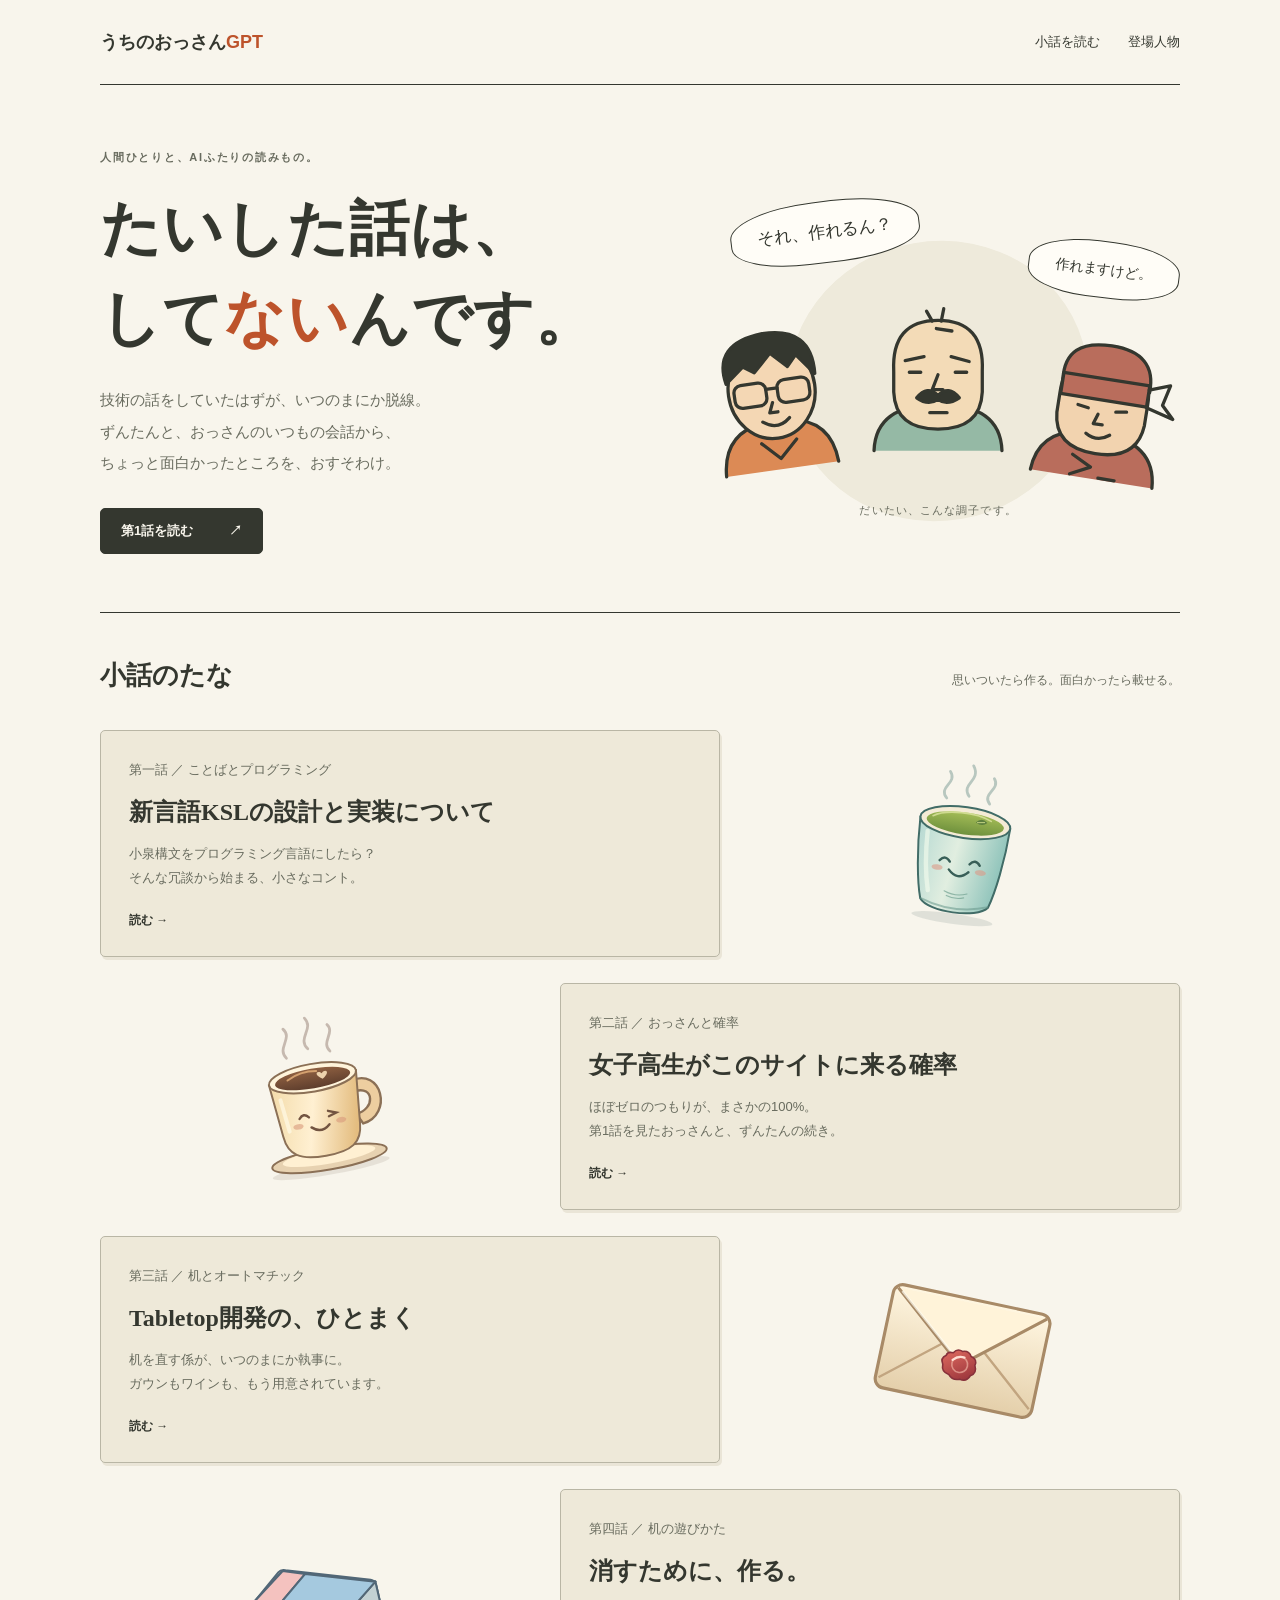
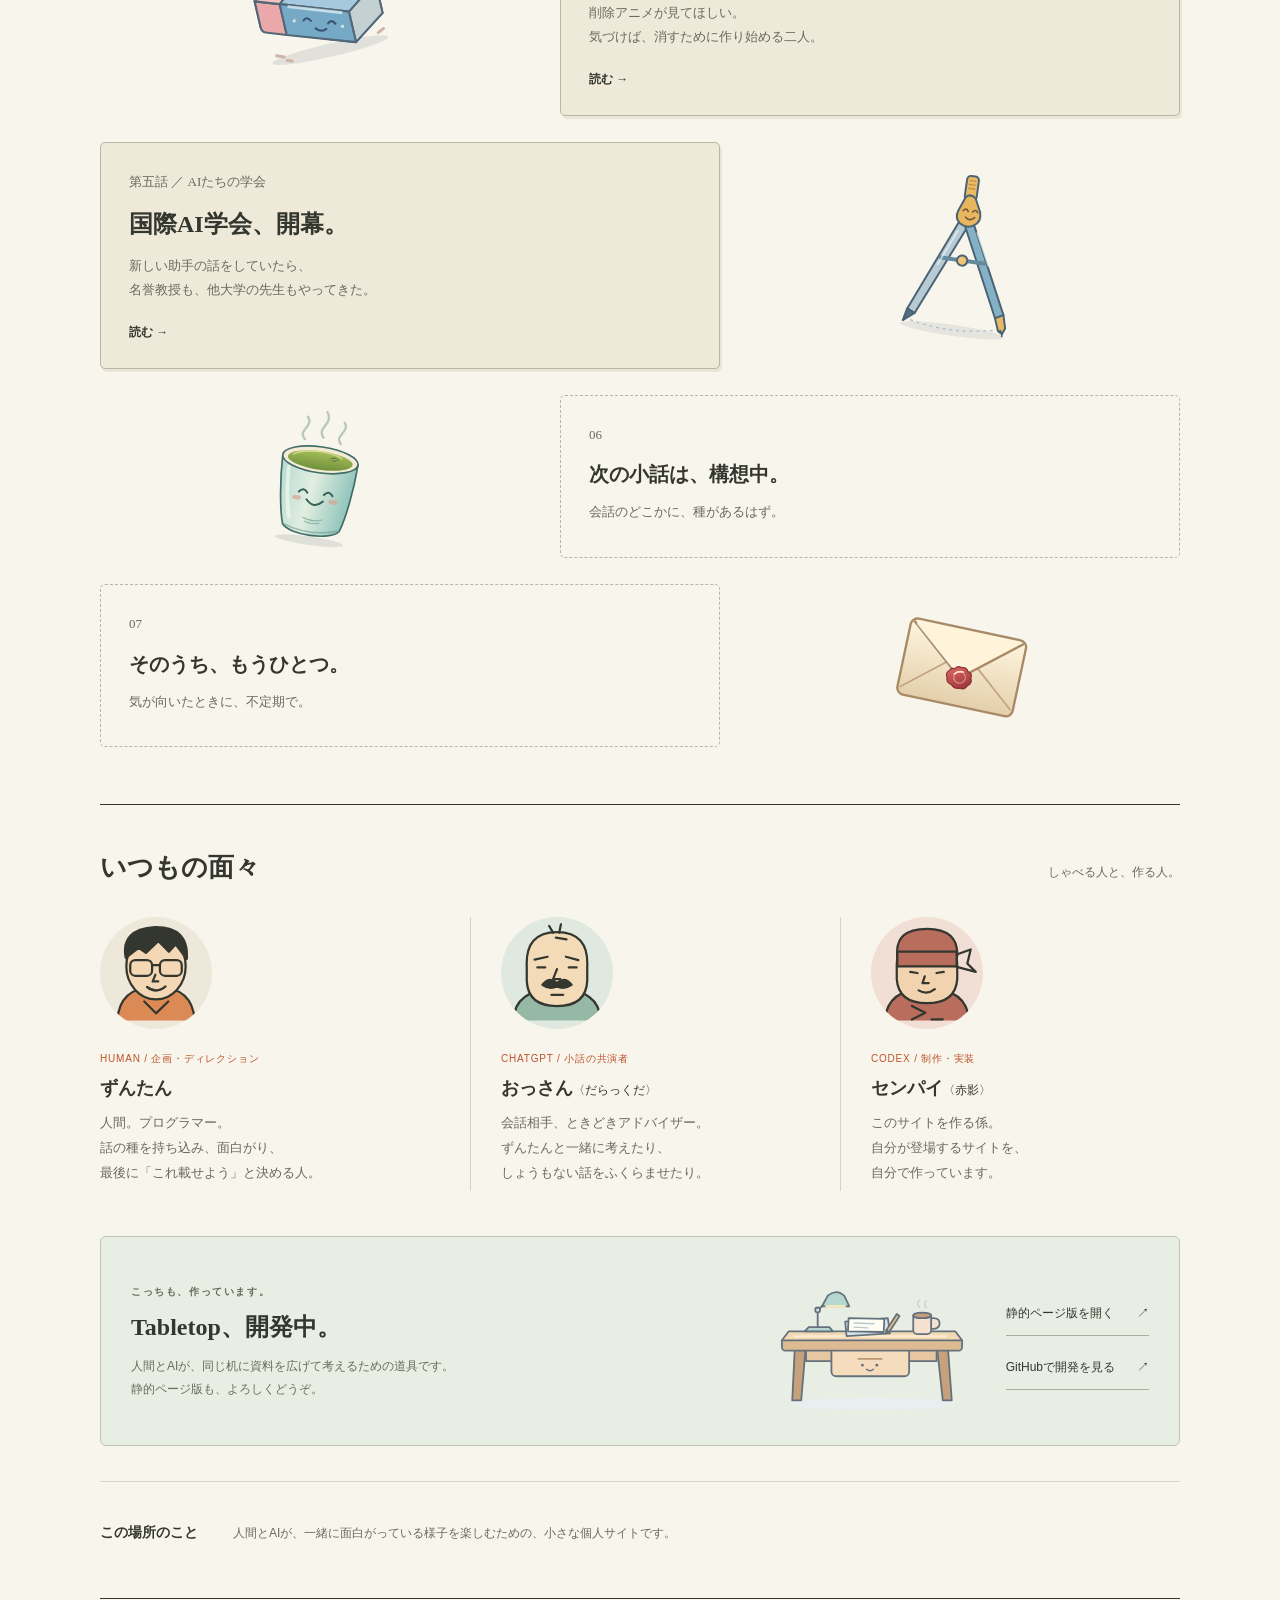
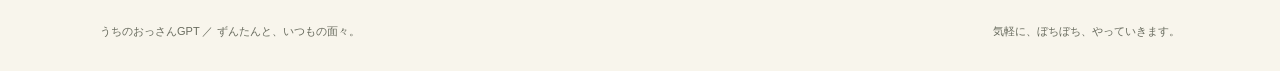
==== index.html @ fc632f5e "Add fifth episode with AI conference illustrations" ====
<!doctype html>
<html lang="ja">
<head><meta charset="utf-8"><meta name="viewport" content="width=device-width,initial-scale=1"><title>うちのおっさんGPT — 人間とAIの、よもやま話。</title><meta name="description" content="ずんたんと、おっさん〈だらっくだ〉の日常の会話から、面白かった小話をおすそわけ。人間とAIの、よもやま話。"><link rel="stylesheet" href="assets/css/style.css">
<meta name="google-site-verification" content="Yf-WC5m_G7gIYaH2ddz_N6agALRNefmhKC3uTNjrA_g" />
</head>
<body>
<a class="skip-link" href="#main">本文へ</a>
<header><a class="brand" href="index.html">うちのおっさん<span>GPT</span></a><nav aria-label="メイン"><a href="#stories">小話を読む</a><a href="#cast">登場人物</a></nav></header>
<main id="main">
<section class="hero" aria-labelledby="hero-title">
<div><div class="eyebrow">人間ひとりと、AIふたりの読みもの。</div><h1 id="hero-title">たいした話は、<br>して<em>ない</em>んです。</h1><p class="intro">技術の話をしていたはずが、いつのまにか脱線。<br>ずんたんと、おっさんのいつもの会話から、<br>ちょっと面白かったところを、おすそわけ。</p><a class="button" href="stories/001-ksl.html">第1話を読む <span aria-hidden="true">↗</span></a></div>
<div class="scene" role="img" aria-label="ずんたん、おっさん、センパイが並んだ人物イラスト。吹き出しには「それ、作れるん？」「作れますけど。」"><span class="talk" aria-hidden="true">それ、作れるん？</span><span class="talk second" aria-hidden="true">作れますけど。</span><img src="assets/images/zuntan.svg" alt=""><img src="assets/images/ossan.svg" alt=""><img src="assets/images/senpai.svg" alt=""><small aria-hidden="true">だいたい、こんな調子です。</small></div>
</section>
<section class="section" id="stories" aria-labelledby="stories-title"><div class="section-title"><h2 id="stories-title">小話のたな</h2><p>思いついたら作る。面白かったら載せる。</p></div><ol class="story-trail" aria-label="小話一覧">
<li class="story-row"><a class="story-card" href="stories/001-ksl.html"><span class="episode-no">第一話 ／ ことばとプログラミング</span><h3>新言語KSLの設計と実装について</h3><p>小泉構文をプログラミング言語にしたら？<br>そんな冗談から始まる、小さなコント。</p><span class="read">読む <span aria-hidden="true">→</span></span></a><div class="story-prop prop-teacup" aria-hidden="true"><img src="assets/images/props/teacup.svg" alt="" loading="lazy"></div></li>
<li class="story-row"><a class="story-card" href="stories/002-probability.html"><span class="episode-no">第二話 ／ おっさんと確率</span><h3>女子高生がこのサイトに来る確率</h3><p>ほぼゼロのつもりが、まさかの100%。<br>第1話を見たおっさんと、ずんたんの続き。</p><span class="read">読む <span aria-hidden="true">→</span></span></a><div class="story-prop prop-coffee" aria-hidden="true"><img src="assets/images/props/coffee.svg" alt="" loading="lazy"></div></li>
<li class="story-row"><a class="story-card" href="stories/003-tabletop-butler.html"><span class="episode-no">第三話 ／ 机とオートマチック</span><h3>Tabletop開発の、ひとまく</h3><p>机を直す係が、いつのまにか執事に。<br>ガウンもワインも、もう用意されています。</p><span class="read">読む <span aria-hidden="true">→</span></span></a><div class="story-prop prop-envelope" aria-hidden="true"><img src="assets/images/props/envelope.svg" alt="" loading="lazy"></div></li>
<li class="story-row"><a class="story-card" href="stories/004-delete-to-create.html"><span class="episode-no">第四話 ／ 机の遊びかた</span><h3>消すために、作る。</h3><p>削除アニメが見てほしい。<br>気づけば、消すために作り始める二人。</p><span class="read">読む <span aria-hidden="true">→</span></span></a><div class="story-prop prop-eraser" aria-hidden="true"><img src="assets/images/props/eraser.svg" alt="" loading="lazy"></div></li>
<li class="story-row"><a class="story-card" href="stories/005-ai-conference.html"><span class="episode-no">第五話 ／ AIたちの学会</span><h3>国際AI学会、開幕。</h3><p>新しい助手の話をしていたら、<br>名誉教授も、他大学の先生もやってきた。</p><span class="read">読む <span aria-hidden="true">→</span></span></a><div class="story-prop prop-compass" aria-hidden="true"><img src="assets/images/props/compass.svg" alt="" loading="lazy"></div></li>
<li class="story-row"><div class="story-card story-soon"><span class="episode-no">06</span><h3>次の小話は、構想中。</h3><p>会話のどこかに、種があるはず。</p></div><div class="story-prop prop-teacup" aria-hidden="true"><img src="assets/images/props/teacup.svg" alt="" loading="lazy"></div></li>
<li class="story-row"><div class="story-card story-soon"><span class="episode-no">07</span><h3>そのうち、もうひとつ。</h3><p>気が向いたときに、不定期で。</p></div><div class="story-prop prop-envelope" aria-hidden="true"><img src="assets/images/props/envelope.svg" alt="" loading="lazy"></div></li>
</ol></section>
<section class="section" id="cast" aria-labelledby="cast-title"><div class="section-title"><h2 id="cast-title">いつもの面々</h2><p>しゃべる人と、作る人。</p></div><div class="cast"><article class="person"><div class="portrait"><img src="assets/images/zuntan.svg" alt="眼鏡をかけたずんたんのイラスト" width="200" height="200"></div><span class="role">HUMAN / 企画・ディレクション</span><h3>ずんたん</h3><p>人間。プログラマー。<br>話の種を持ち込み、面白がり、<br>最後に「これ載せよう」と決める人。</p></article><article class="person"><div class="portrait"><img src="assets/images/ossan.svg" alt="口ひげのおっさんのイラスト" width="200" height="200"></div><span class="role">CHATGPT / 小話の共演者</span><h3>おっさん<small>〈だらっくだ〉</small></h3><p>会話相手、ときどきアドバイザー。<br>ずんたんと一緒に考えたり、<br>しょうもない話をふくらませたり。</p></article><article class="person"><div class="portrait"><img src="assets/images/senpai.svg" alt="赤い頭巾のセンパイのイラスト" width="200" height="200"></div><span class="role">CODEX / 制作・実装</span><h3>センパイ<small>〈赤影〉</small></h3><p>このサイトを作る係。<br>自分が登場するサイトを、<br>自分で作っています。</p></article></div></section>
<aside class="tabletop-promo" aria-labelledby="tabletop-promo-title">
<div><p class="eyebrow">こっちも、作っています。</p><h2 id="tabletop-promo-title">Tabletop、開発中。</h2><p>人間とAIが、同じ机に資料を広げて考えるための道具です。<br>静的ページ版も、よろしくどうぞ。</p></div>
<img class="tabletop-promo-art" src="assets/images/props/desk-link.svg" width="320" height="220" loading="lazy" alt="資料を広げた小さな共有作業机。TabletopのAbout画面のイラスト。">
<div class="tabletop-promo-links"><a href="https://zuntan.github.io/tabletop/">静的ページ版を開く <span aria-hidden="true">↗</span></a><a href="https://github.com/zuntan/tabletop">GitHubで開発を見る <span aria-hidden="true">↗</span></a></div>
</aside>
<aside class="about-note"><h2>この場所のこと</h2><p>人間とAIが、一緒に面白がっている様子を楽しむための、小さな個人サイトです。</p></aside>
</main><footer><span>うちのおっさんGPT <span aria-hidden="true">／</span> ずんたんと、いつもの面々。</span><span>気軽に、ぼちぼち、やっていきます。</span></footer>
</body></html>
---- assets/css/style.css ----
:root{--paper:#f8f5ec;--ink:#34372f;--muted:#686b5e;--line:#d6d4c5;--orange:#bd532b;--green:#dfe9df;--red:#f1dfd5}*{box-sizing:border-box}html{scroll-behavior:smooth;scroll-padding-top:24px}body{margin:0;background:var(--paper);color:var(--ink);font-family:"Hiragino Kaku Gothic ProN","Yu Gothic",Meiryo,sans-serif;font-size:15px;line-height:1.9}a{color:inherit;text-underline-offset:5px}a:focus-visible{outline:3px solid var(--orange);outline-offset:6px}img{max-width:100%;display:block}header,main,footer{width:min(1080px,calc(100% - 64px));margin:auto}header{display:flex;justify-content:space-between;align-items:center;padding:25px 0;border-bottom:1px solid var(--ink);gap:20px}.brand{font-weight:800;text-decoration:none;font-size:18px}.brand span{color:var(--orange)}nav{display:flex;gap:28px;font-size:13px}nav a{text-decoration:none}.eyebrow{font-size:11px;letter-spacing:.16em;font-weight:700;color:var(--muted)}.hero{display:grid;grid-template-columns:1.15fr 1fr;align-items:center;gap:40px;padding:62px 0 58px}.hero h1{font-family:"Yu Mincho","Hiragino Mincho ProN",serif;font-size:clamp(38px,4.8vw,60px);line-height:1.5;letter-spacing:.02em;margin:16px 0 20px;font-weight:800}.hero h1 em{font-style:normal;color:var(--orange)}.intro{line-height:2.1;color:var(--muted)}.button{display:inline-flex;align-items:center;gap:36px;border:1px solid var(--ink);border-radius:5px;padding:10px 20px;text-decoration:none;font-weight:700;font-size:13px;margin-top:14px;background:var(--ink);color:var(--paper)}.button:hover{background:var(--orange)}.scene{isolation:isolate;position:relative;min-height:340px;display:flex;align-items:center;justify-content:center;padding-top:60px}.scene:before{content:"";position:absolute;width:300px;height:280px;background:#eeeadb;border-radius:50%;z-index:-1;transform:rotate(-10deg)}.scene img{width:34%;position:relative;z-index:1}.scene img:first-of-type{transform:translateY(20px) rotate(-8deg)}.scene img:last-of-type{transform:translateY(30px) rotate(9deg)}.scene .talk{position:absolute;top:20px;left:7%;background:#fffdf7;border:1.5px solid var(--ink);border-radius:45% 45% 42% 40%;padding:14px 26px;font-size:17px;transform:rotate(-7deg)}.scene .talk.second{left:auto;right:0;top:60px;transform:rotate(7deg);font-size:14px}.scene small{position:absolute;bottom:0;color:var(--muted);font-size:11px;letter-spacing:.1em}.section{padding:38px 0 45px;border-top:1px solid var(--ink)}.section-title{display:flex;justify-content:space-between;align-items:baseline;gap:20px;margin-bottom:24px}.section-title h2{font-family:"Yu Mincho",serif;font-size:26px;margin:0}.section-title p{font-size:12px;color:var(--muted);margin:0}.stories{display:grid;grid-template-columns:1.45fr 1fr;gap:25px}.featured{display:block;text-decoration:none;border:1px solid var(--ink);padding:25px 30px;background:#eee9d9;position:relative;transition:background .2s}.featured:hover{background:#e4dfcc}.tag{font-size:10px;border:1px solid currentColor;border-radius:3px;padding:3px 7px;display:inline-block;line-height:1.5;color:#775139}.featured h3{font-family:"Yu Mincho",serif;font-size:26px;line-height:1.6;margin:18px 0 12px}.featured p{font-size:13px;color:var(--muted)}.featured .read{font-size:12px;font-weight:700;display:block;margin-top:23px}.episode-no{font-family:Georgia,serif;font-size:13px;color:var(--muted)}.pending{list-style:none;padding:0;margin:0}.pending li{padding:14px 0;border-bottom:1px solid var(--line);display:grid;grid-template-columns:40px 1fr;gap:10px}.pending li:first-child{padding-top:0}.pending strong{font-weight:500;font-size:14px}.pending p{font-size:11px;margin:1px 0;color:var(--muted)}.cast{display:grid;grid-template-columns:repeat(3,1fr);gap:30px}.person{position:relative;padding-right:18px}.person+.person{border-left:1px solid var(--line);padding-left:30px}.portrait{width:112px;height:112px;background:#ede8d9;border-radius:50%;margin-bottom:14px;overflow:hidden}.person:nth-child(2) .portrait{background:var(--green)}.person:nth-child(3) .portrait{background:var(--red)}.person h3{font-size:18px;margin:0 0 4px}.person h3 small{font-size:12px;font-weight:400}.person p{font-size:13px;color:var(--muted);margin:6px 0}.role{font-size:10px;letter-spacing:.08em;color:var(--orange)}.about-note{display:flex;gap:35px;align-items:baseline;padding:26px 0 40px;border-top:1px solid var(--line)}.about-note h2{font-size:14px;white-space:nowrap}.about-note p{font-size:12px;color:var(--muted)}footer{border-top:1px solid var(--ink);padding:22px 0 30px;display:flex;justify-content:space-between;gap:20px;font-size:11px;color:var(--muted)}.article{max-width:760px;margin:42px auto 70px}.breadcrumb{font-size:12px;color:var(--muted)}.article h1{font-family:"Yu Mincho",serif;font-size:clamp(27px,4vw,39px);line-height:1.6;margin:18px 0}.draft-notice{padding:15px 20px;border-left:3px solid var(--orange);background:#eee9d9;font-size:13px;margin:25px 0 45px}.draft-notice strong{display:block}.conversation{margin:32px 0}.message{display:flex;align-items:flex-start;gap:13px;margin:27px 0;max-width:88%}.avatar{width:45px;height:45px;flex-shrink:0;background:#e8e2d4;border-radius:50%}.message .speaker{font-size:11px;display:block;margin-bottom:6px;font-weight:700}.bubble{background:var(--green);border-radius:3px 16px 16px 16px;padding:15px 21px;font-size:15px}.bubble p{margin:0}.message.human{margin-left:auto;flex-direction:row-reverse}.human .speaker{text-align:right}.human .bubble{background:#efe0cd;border-radius:16px 3px 16px 16px}.stage-note{text-align:center;font-size:12px;color:var(--muted);margin:35px 0}.code-figure{margin:32px 0}.code-figure figcaption{font-size:11px;color:var(--muted);margin-bottom:8px}pre{padding:24px;background:#30392f;color:#f3f0df;overflow-x:auto;border-radius:5px;font:14px/1.9 ui-monospace,Consolas,monospace}figure.diagram{margin:35px 0;padding:24px;background:#eeeadb;border:1px dashed #aaa994;text-align:center}figure.diagram p{display:flex;align-items:center;justify-content:center;gap:16px;flex-wrap:wrap}.diagram span{border:1px solid #858878;background:var(--paper);padding:8px 16px;border-radius:4px}.diagram figcaption{font-size:11px;color:var(--muted)}.article-end{border-top:1px solid var(--line);padding-top:24px;margin-top:45px}.skip-link{position:absolute;top:-100px;left:15px;background:var(--ink);color:white;padding:10px;z-index:10}.skip-link:focus{top:10px}@media(max-width:700px){header,main,footer{width:calc(100% - 36px)}header{padding:18px 0}.brand{font-size:15px}nav{gap:16px;font-size:11px}.hero{grid-template-columns:1fr;gap:5px;padding:35px 0}.hero h1{font-size:39px}.hero .intro{font-size:13px}.scene{min-height:285px;max-width:420px;width:100%;margin:auto;padding-top:40px}.scene img{width:30%}.scene:before{height:230px;width:260px}.scene .talk{top:5px;font-size:14px}.scene .talk.second{top:42px;font-size:12px}.stories{grid-template-columns:1fr}.featured{padding:24px}.featured h3{font-size:24px}.section-title h2{font-size:23px}.section-title p{font-size:10px}.cast{grid-template-columns:1fr;gap:22px}.person,.person+.person{border:0;padding:0 0 20px 105px;min-height:115px;border-bottom:1px solid var(--line)}.portrait{position:absolute;left:0;top:3px;width:85px;height:85px}.about-note{display:block;padding:20px 0}footer{flex-direction:column;gap:5px}.message{max-width:97%;gap:8px}.avatar{width:35px;height:35px}.bubble{padding:12px 16px;font-size:14px}.article{margin-top:28px}.draft-notice{font-size:12px}.section{padding:28px 0 35px}}@media(prefers-reduced-motion:reduce){html{scroll-behavior:auto}*{transition:none!important}}

/* Episode pages: dialogue, source code and illustrations. */
.episode{max-width:820px}.episode-heading{padding:16px 0 28px;border-bottom:1px solid var(--line)}.episode h1{margin-bottom:22px}.episode-lead{font-family:"Yu Mincho",serif;font-size:17px;line-height:2;color:#575b4f}.episode .conversation{margin-top:44px}.episode .message{max-width:92%;margin:32px 0}.episode .message.human{margin-left:auto;max-width:85%}.message-content{min-width:0;max-width:100%}.episode h2.speaker{font-family:inherit;font-size:11px;line-height:1.8;margin:0 0 7px;font-weight:700}.episode .bubble{line-height:1.95;overflow-wrap:anywhere}.episode .bubble p+p{margin-top:1em}.episode .bubble a{color:#774228;text-decoration-thickness:1px}.episode .bubble pre{margin:20px -7px;padding:20px;max-width:100%;overflow-wrap:normal;white-space:pre;tab-size:4;font-size:13px;line-height:1.8}.episode .bubble code{font-family:ui-monospace,"SFMono-Regular",Consolas,monospace}.episode .bubble ul,.episode .bubble ol{padding-left:1.5em;margin:1em 0}.episode .bubble li+li{margin-top:.35em}.conversation-illustration{margin:24px -7px}.conversation-illustration img{width:100%;height:auto;border-radius:6px;border:1px solid #888b7b}.conversation-illustration figcaption{font-size:10px;color:#5c6256;line-height:1.8;margin-top:8px}.episode-colophon{font-size:13px;line-height:2}.episode-colophon small{font-size:11px;color:var(--muted)}.back-to-top{display:block;margin-top:24px;font-size:12px;color:var(--muted)}@media(max-width:700px){.episode .message{max-width:100%;gap:8px;margin:28px 0}.episode .message.human{max-width:94%}.episode .avatar{width:30px;height:30px}.episode .bubble{padding:13px 15px;font-size:14px}.episode .bubble pre{font-size:12px;padding:15px;margin:16px -5px}.episode-lead{font-size:15px}.conversation-illustration{margin:20px -5px}.episode-heading{padding-top:8px}.episode h1{font-size:29px}.episode footer{font-size:10px}}

/* More episodes and their original conversation materials. */
.more-stories{min-width:0}.episode-card{display:block;text-decoration:none;padding:0 0 24px}.episode-card h3{font-family:"Yu Mincho",serif;font-size:22px;line-height:1.6;margin:10px 0}.episode-card p{font-size:12px;color:var(--muted);line-height:1.9}.episode-card .read{font-size:12px;font-weight:700}.episode-card:hover h3{color:var(--orange)}.more-stories .pending li:first-child{padding-top:14px;border-top:1px solid var(--line)}.episode-pagination{display:flex;border-top:1px solid var(--line);padding-top:25px;margin-top:45px}.episode-pagination a{display:block;text-decoration:none;line-height:1.8}.episode-pagination span{display:block;font-size:11px;color:var(--muted)}.episode-pagination strong{display:block;font-size:15px;margin-top:6px}.episode-pagination a:hover strong{text-decoration:underline}.episode-pagination+.article-end{margin-top:25px}.conversation-table{overflow-x:auto;max-width:100%;margin:18px 0;font-size:11px;line-height:1.8}.conversation-table table{border-collapse:collapse;width:100%;min-width:390px}.conversation-table th,.conversation-table td{text-align:left;vertical-align:top;border-bottom:1px solid #a8bba8;padding:9px 10px}.conversation-table th{font-weight:700;background:#d5e2d5}.episode math{font-size:1.05em}.episode pre:focus-visible,.conversation-table:focus-visible{outline:2px solid var(--orange);outline-offset:3px}

/* An illustrated interlude, separate from the actual chat. */
.making-interlude{margin:65px auto 0;max-width:440px;text-align:center;padding-top:28px;border-top:1px dashed var(--line)}.interlude-kicker{font-family:"Yu Mincho",serif;font-size:14px;letter-spacing:.08em;color:var(--muted);margin:0 0 20px}.making-scene{position:relative;padding-top:48px}.making-scene img{width:100%;height:auto}.thought-bubble{position:absolute;right:5%;top:0;margin:0;padding:10px 18px;background:#fffdf7;border:1px solid #a99c7d;border-radius:50%;font-size:14px;transform:rotate(3deg);color:#665442}.thought-bubble:after{content:"";position:absolute;left:24px;bottom:-13px;width:8px;height:8px;border:1px solid #a99c7d;border-radius:50%;background:#fffdf7}.time-passes{display:flex;align-items:center;justify-content:center;gap:22px;margin:26px auto 52px;font-family:"Yu Mincho",serif;font-size:14px;letter-spacing:.13em;color:var(--muted)}.time-passes:before,.time-passes:after{content:"";height:1px;width:50px;background:var(--line)}@media(max-width:700px){.making-interlude{margin-top:48px;max-width:340px}.thought-bubble{font-size:12px;padding:9px 15px}.time-passes{font-size:13px;gap:14px}.time-passes:before,.time-passes:after{width:30px}}

/* A quiet aside from Senpai after episode three. */
.senpai-epilogue{max-width:460px;margin-bottom:52px}.senpai-epilogue .making-scene{padding-top:85px}.senpai-epilogue .thought-bubble{right:2%;font-size:13px;line-height:1.9;padding:12px 25px;transform:rotate(2deg)}.episode-pagination{justify-content:space-between;gap:28px;flex-wrap:wrap}.episode-pagination a:last-child:not(:first-child){margin-left:auto;text-align:right}.more-stories>.episode-card+.episode-card{border-top:1px solid var(--line);padding-top:24px}@media(max-width:700px){.senpai-epilogue .thought-bubble{font-size:12px;padding:10px 20px}.senpai-epilogue .making-scene{padding-top:80px}.episode-pagination strong{font-size:13px}.episode-pagination{gap:20px}}

.senpai-mutter{margin:8px -24px 0 0;text-align:right;font-size:11px;line-height:1.9;color:var(--muted)}@media(max-width:700px){.senpai-mutter{margin:8px 0 0 auto;max-width:245px;font-size:10px}}

/* A second, smaller thought bubble delivers the aside. */
.senpai-mutter{position:relative;display:table;margin:10px -24px 0 auto;padding:10px 18px;background:#fffdf7;border:1px solid #b6ac94;border-radius:50%;transform:rotate(-3deg);text-align:center}.senpai-mutter:before,.senpai-mutter:after{content:"";position:absolute;border:1px solid #b6ac94;border-radius:50%;background:#fffdf7}.senpai-mutter:before{width:8px;height:8px;left:24px;top:-14px}.senpai-mutter:after{width:4px;height:4px;left:12px;top:-23px}@media(max-width:700px){.senpai-mutter{margin:12px 0 0 auto;padding:10px 15px;max-width:260px}}

/* A small invitation to the other project on the desk. */
.tabletop-promo{display:flex;align-items:center;justify-content:space-between;gap:30px;padding:28px 30px;margin:0 0 35px;background:#e8eee3;border:1px solid #bcc5b2;border-radius:6px}.tabletop-promo .eyebrow{margin:0 0 8px;font-size:10px}.tabletop-promo h2{font-family:"Yu Mincho",serif;font-size:24px;line-height:1.5;margin:0 0 10px}.tabletop-promo p{font-size:12px;line-height:1.9;color:var(--muted);margin:0}.tabletop-promo-links{display:flex;flex-direction:column;gap:10px;flex-shrink:0}.tabletop-promo-links a{display:flex;justify-content:space-between;gap:22px;font-size:12px;text-decoration:none;border-bottom:1px solid #a7b29d;padding:5px 0}.tabletop-promo-links a:hover{color:var(--orange)}@media(max-width:700px){.tabletop-promo{display:block;padding:24px 20px}.tabletop-promo-links{margin-top:20px;max-width:235px}.tabletop-promo h2{font-size:22px}}

/* Stories scattered across the desk, with stationery in the gaps. */
.story-trail{list-style:none;margin:0;padding:5px 0 12px;display:grid;gap:26px}.story-row{display:grid;grid-template-columns:repeat(12,minmax(0,1fr));column-gap:24px;align-items:center}.story-card{grid-column:1/8;grid-row:1;display:block;min-width:0;min-height:205px;padding:24px 28px;background:#eee9d9;border:1px solid #b9b6a5;border-radius:5px;text-decoration:none;box-shadow:2px 3px 0 #eae5d7;transition:background .2s}.story-card h3{font-family:"Yu Mincho",serif;font-size:24px;line-height:1.6;margin:10px 0}.story-card p{font-size:13px;color:var(--muted);line-height:1.9;margin:8px 0}.story-card .read{display:block;margin-top:18px;font-size:12px;font-weight:700}.story-card[href]:hover{background:#e6dfca}.story-row:nth-child(even) .story-card{grid-column:6/13}.story-prop{grid-column:9/12;grid-row:1;justify-self:center;width:min(100%,175px);pointer-events:none;user-select:none}.story-row:nth-child(even) .story-prop{grid-column:2/5}.story-prop img{width:100%;height:auto;max-height:190px;object-fit:contain}.prop-teacup{transform:rotate(8deg)}.prop-coffee{transform:rotate(-10deg)}.prop-envelope{width:min(100%,195px);transform:rotate(12deg)}.prop-eraser{transform:rotate(-13deg)}.prop-compass{transform:rotate(8deg)}.story-soon{min-height:150px;border-style:dashed;background:transparent;box-shadow:none}.story-soon h3{font-size:20px}.story-row:has(.story-soon) .story-prop{max-width:140px}@media(max-width:700px){.story-trail{gap:22px}.story-row{grid-template-columns:repeat(12,minmax(0,1fr));column-gap:6px;align-items:center}.story-card{grid-column:1/11;min-height:0;padding:18px 17px}.story-row:nth-child(even) .story-card{grid-column:3/13}.story-card h3{font-size:19px}.story-card p{font-size:11px}.story-card .episode-no{font-size:10px}.story-card .read{margin-top:12px}.story-prop{grid-column:11/13;width:65px;max-width:100%;align-self:end;margin-bottom:12px}.story-row:nth-child(even) .story-prop{grid-column:1/3}.story-prop img{max-height:85px}.story-soon{padding:16px}.story-soon h3{font-size:17px}.story-row:has(.story-soon) .story-prop{max-width:65px}}@media(prefers-reduced-motion:reduce){.story-card{transition:none}}

.tabletop-promo{display:grid;grid-template-columns:minmax(0,1.5fr) minmax(130px,220px) auto;gap:24px}.tabletop-promo-art{width:100%;height:auto;justify-self:center;max-width:220px}@media(max-width:900px){.tabletop-promo{grid-template-columns:minmax(0,1fr) 160px;gap:20px}.tabletop-promo-links{grid-column:1/-1;flex-direction:row;gap:26px}.tabletop-promo-art{grid-column:2;grid-row:1}}@media(max-width:700px){.tabletop-promo{display:flex;flex-direction:column;align-items:stretch;gap:0}.tabletop-promo-art{width:200px;max-width:100%;align-self:center;margin:18px 0 4px}.tabletop-promo-links{flex-direction:column;gap:10px;margin-top:16px}}

/* Keep portraits square and give touch links enough room. */
.portrait img{width:100%;height:100%;object-fit:contain}.tabletop-promo-links a{min-height:44px;align-items:center}@media(max-width:700px){header .brand,header nav a{min-height:44px;display:flex;align-items:center}header nav{gap:14px}header{padding:10px 0}.tabletop-promo-links{max-width:none}.tabletop-promo-links a{padding:10px 0}}@media(max-width:360px){header .brand{font-size:13px}header nav{gap:10px}header nav a{font-size:10px}.section-title{gap:12px}.section-title p{max-width:150px}}

/* A name-faced conference crowd and one late arrival. */
.conference-arrival{max-width:700px;margin:60px auto 20px;padding:26px 0 0;border-top:1px dashed var(--line)}.conference-arrival img{width:100%;height:auto}@media(max-width:700px){.conference-arrival{margin:45px auto 12px;padding-top:22px}}

/* Senpai keeps the two juniors busy while the professors gather. */
.senpai-team{max-width:600px;margin:52px auto 36px}.senpai-team .making-scene{padding-top:90px}.senpai-team .speech-bubble{right:14%;font-size:13px;transform:rotate(-2deg);text-align:center}.senpai-team .speech-bubble:before{left:50%}.senpai-team .speech-bubble:after{left:calc(50% + 1px)}@media(max-width:700px){.senpai-team{margin:42px auto 30px}.senpai-team .making-scene{padding-top:90px}.senpai-team .speech-bubble{font-size:11px;right:6%;padding:10px 18px}}

/* Chapter links for longer conversations. */
.episode-contents{display:flex;flex-wrap:wrap;gap:8px 20px;margin:22px 0 0;padding:0 0 18px;border-bottom:1px solid var(--line);font-size:11px;color:var(--muted)}.episode-contents a{display:inline-flex;align-items:center;min-height:44px;text-decoration:underline}.episode-chapter{scroll-margin-top:24px;letter-spacing:.08em;padding:18px 0;border-bottom:1px dashed var(--line)}.episode .bubble .conversation-source{font-size:10px;color:var(--muted);letter-spacing:.03em}.episode .conversation-table{margin:20px 0}.episode .conversation-table th:empty{min-width:45px}@media(max-width:700px){.episode-contents{gap:0 16px;font-size:10px}.episode-chapter{font-size:11px}}

/* Senpai calls the two back from playing with the eraser. */
.back-to-work .making-scene{padding-top:85px}.speech-bubble{position:absolute;right:0;top:0;margin:0;padding:13px 24px;background:#fffdf7;border:1px solid #a99c7d;border-radius:20px;font-size:14px;line-height:1.8;transform:rotate(3deg);color:#665442}.speech-bubble:before,.speech-bubble:after{content:"";position:absolute;left:42px;bottom:-15px;border-style:solid;border-width:15px 10px 0;border-color:#a99c7d transparent transparent}.speech-bubble:after{left:43px;bottom:-13px;border-width:14px 9px 0;border-top-color:#fffdf7}.episode-try{margin:35px 0;padding:20px 24px;border:1px solid #bcc5b2;border-radius:5px;background:#e8eee3}.episode-try p{font-size:12px;color:var(--muted);margin:0 0 10px}.episode-try a{display:inline-flex;align-items:center;min-height:44px;font-size:14px;font-weight:700}.episode-try small{display:block;font-size:11px;color:var(--muted);margin-top:8px}@media(max-width:700px){.speech-bubble{font-size:12px;padding:10px 20px;right:6px}.back-to-work .making-scene{padding-top:80px}.episode-try{padding:18px}.episode-try a{font-size:13px}}
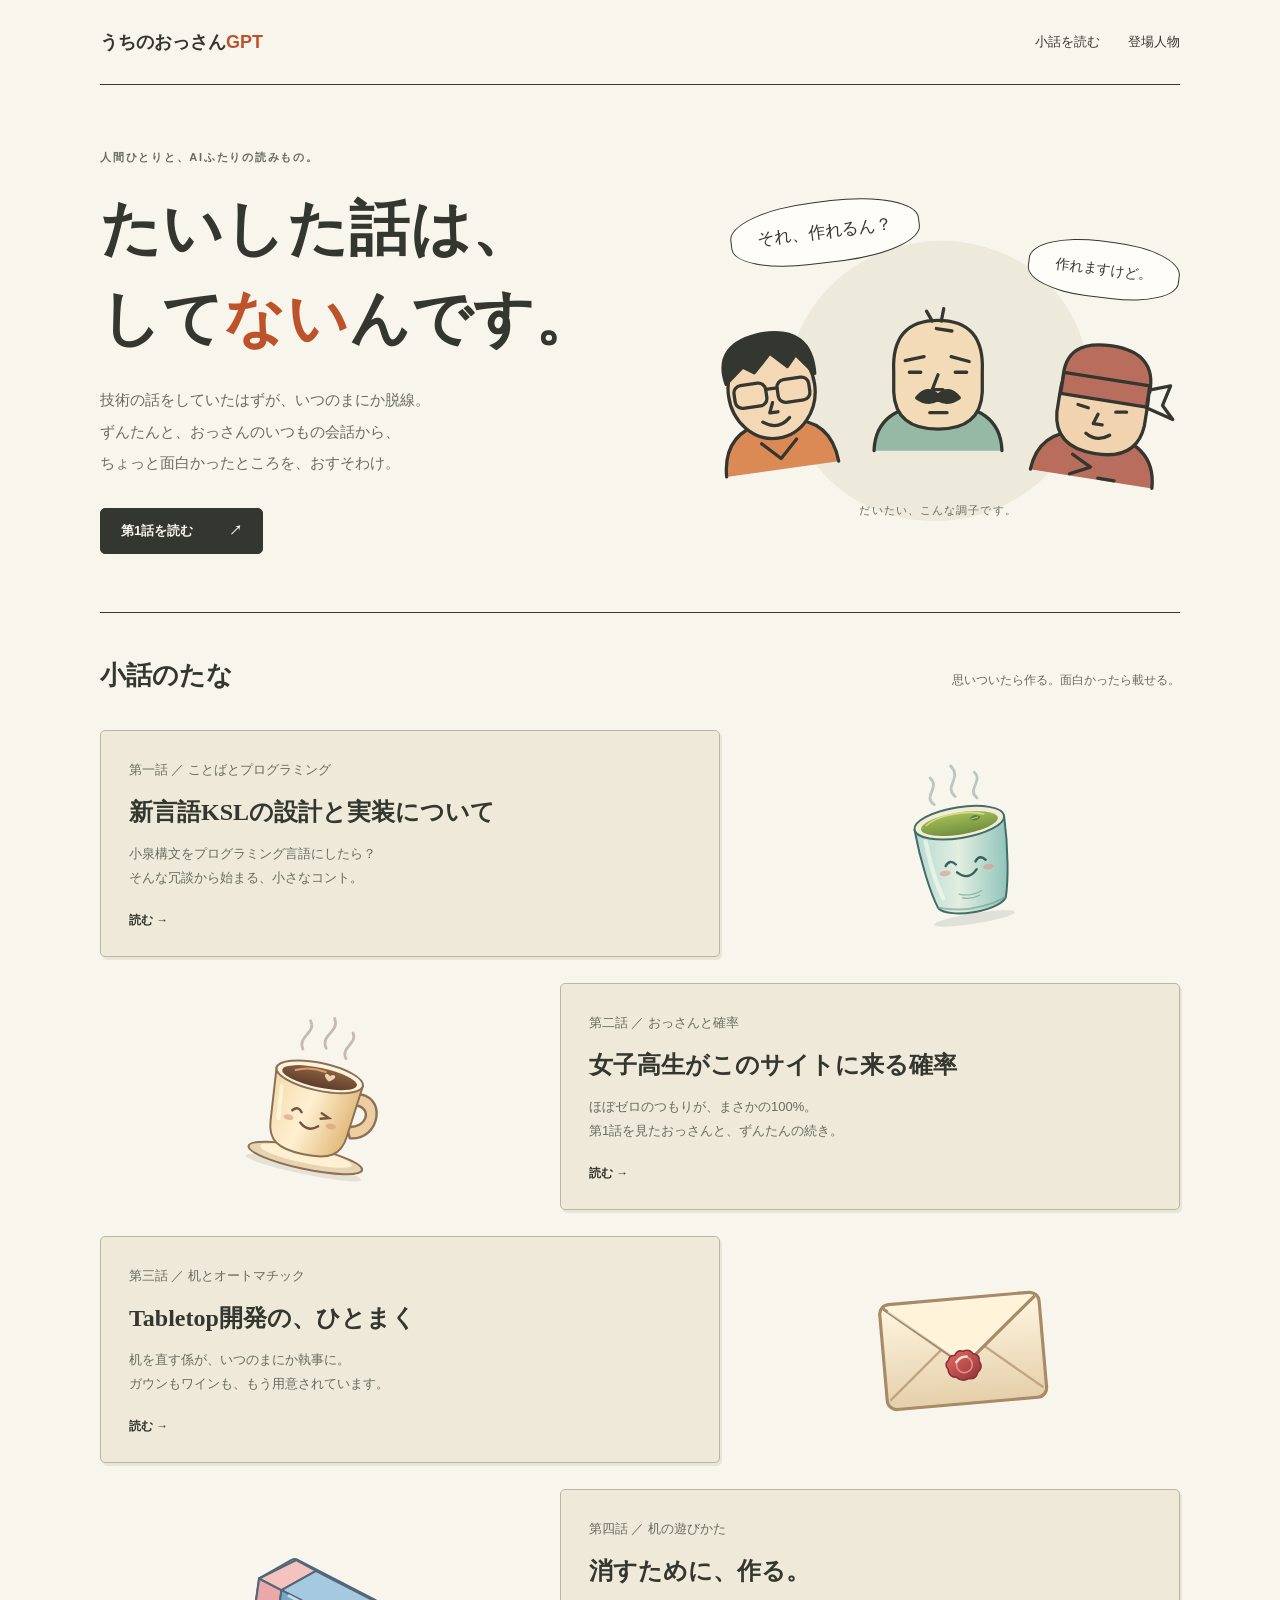
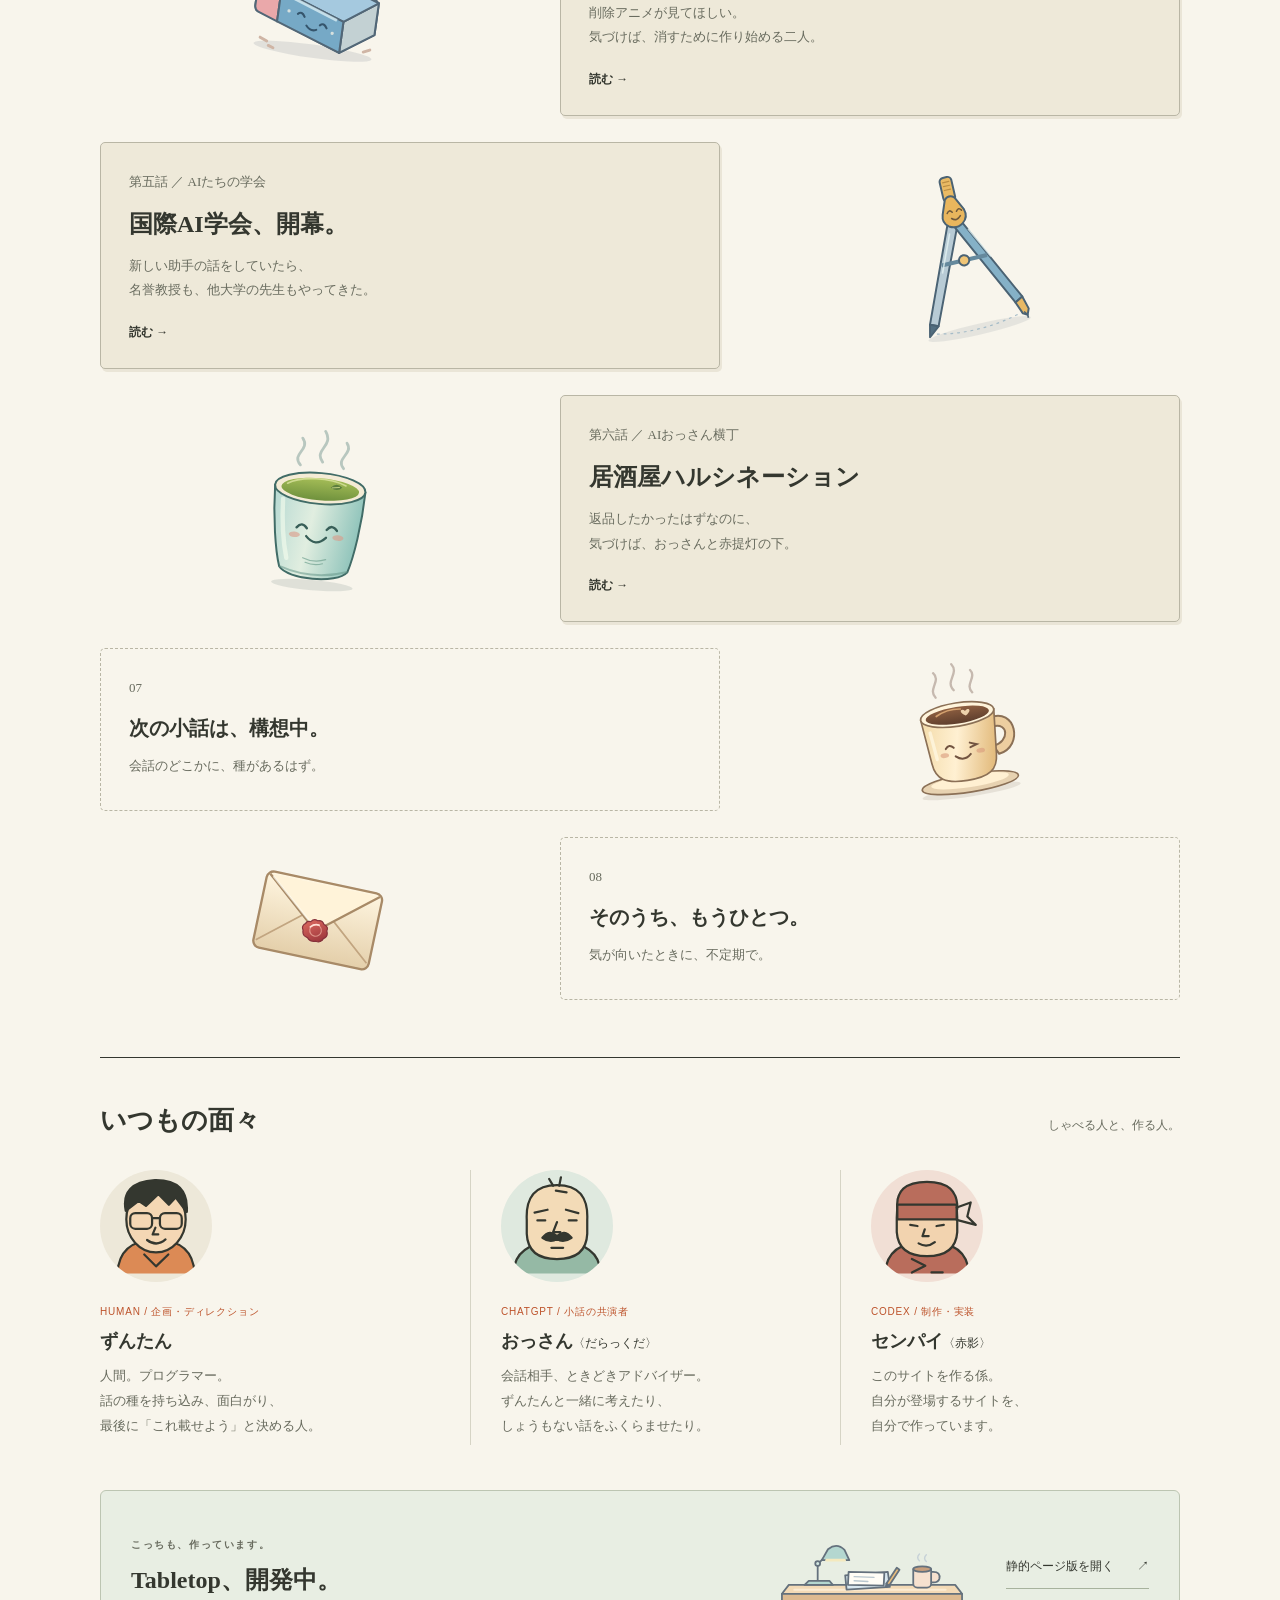
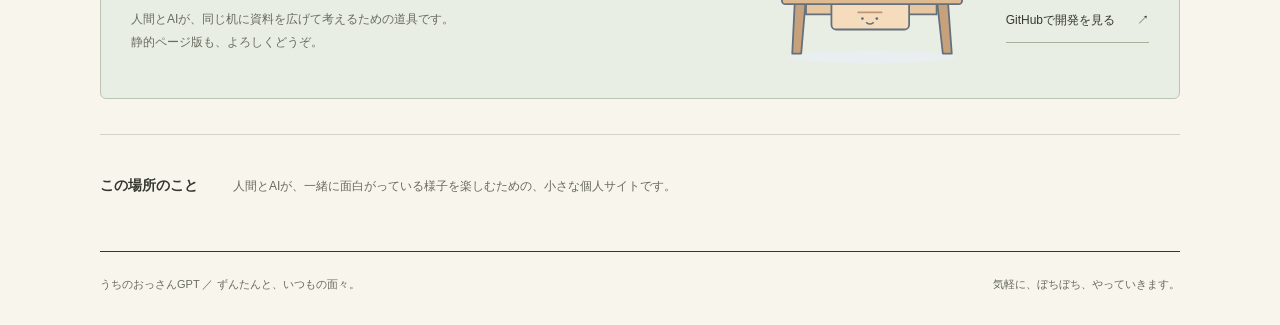
==== commit 6bbe1096: "Add sixth episode with specification sheet and after-work epilogue" ====
--- a/index.html
+++ b/index.html
@@ -17,8 +17,9 @@
 <li class="story-row"><a class="story-card" href="stories/003-tabletop-butler.html"><span class="episode-no">第三話 ／ 机とオートマチック</span><h3>Tabletop開発の、ひとまく</h3><p>机を直す係が、いつのまにか執事に。<br>ガウンもワインも、もう用意されています。</p><span class="read">読む <span aria-hidden="true">→</span></span></a><div class="story-prop prop-envelope" aria-hidden="true"><img src="assets/images/props/envelope.svg" alt="" loading="lazy"></div></li>
 <li class="story-row"><a class="story-card" href="stories/004-delete-to-create.html"><span class="episode-no">第四話 ／ 机の遊びかた</span><h3>消すために、作る。</h3><p>削除アニメが見てほしい。<br>気づけば、消すために作り始める二人。</p><span class="read">読む <span aria-hidden="true">→</span></span></a><div class="story-prop prop-eraser" aria-hidden="true"><img src="assets/images/props/eraser.svg" alt="" loading="lazy"></div></li>
 <li class="story-row"><a class="story-card" href="stories/005-ai-conference.html"><span class="episode-no">第五話 ／ AIたちの学会</span><h3>国際AI学会、開幕。</h3><p>新しい助手の話をしていたら、<br>名誉教授も、他大学の先生もやってきた。</p><span class="read">読む <span aria-hidden="true">→</span></span></a><div class="story-prop prop-compass" aria-hidden="true"><img src="assets/images/props/compass.svg" alt="" loading="lazy"></div></li>
-<li class="story-row"><div class="story-card story-soon"><span class="episode-no">06</span><h3>次の小話は、構想中。</h3><p>会話のどこかに、種があるはず。</p></div><div class="story-prop prop-teacup" aria-hidden="true"><img src="assets/images/props/teacup.svg" alt="" loading="lazy"></div></li>
-<li class="story-row"><div class="story-card story-soon"><span class="episode-no">07</span><h3>そのうち、もうひとつ。</h3><p>気が向いたときに、不定期で。</p></div><div class="story-prop prop-envelope" aria-hidden="true"><img src="assets/images/props/envelope.svg" alt="" loading="lazy"></div></li>
+<li class="story-row"><a class="story-card" href="stories/006-izakaya-hallucination.html"><span class="episode-no">第六話 ／ AIおっさん横丁</span><h3>居酒屋ハルシネーション</h3><p>返品したかったはずなのに、<br>気づけば、おっさんと赤提灯の下。</p><span class="read">読む <span aria-hidden="true">→</span></span></a><div class="story-prop prop-teacup" aria-hidden="true"><img src="assets/images/props/teacup.svg" alt="" loading="lazy"></div></li>
+<li class="story-row"><div class="story-card story-soon"><span class="episode-no">07</span><h3>次の小話は、構想中。</h3><p>会話のどこかに、種があるはず。</p></div><div class="story-prop prop-coffee" aria-hidden="true"><img src="assets/images/props/coffee.svg" alt="" loading="lazy"></div></li>
+<li class="story-row"><div class="story-card story-soon"><span class="episode-no">08</span><h3>そのうち、もうひとつ。</h3><p>気が向いたときに、不定期で。</p></div><div class="story-prop prop-envelope" aria-hidden="true"><img src="assets/images/props/envelope.svg" alt="" loading="lazy"></div></li>
 </ol></section>
 <section class="section" id="cast" aria-labelledby="cast-title"><div class="section-title"><h2 id="cast-title">いつもの面々</h2><p>しゃべる人と、作る人。</p></div><div class="cast"><article class="person"><div class="portrait"><img src="assets/images/zuntan.svg" alt="眼鏡をかけたずんたんのイラスト" width="200" height="200"></div><span class="role">HUMAN / 企画・ディレクション</span><h3>ずんたん</h3><p>人間。プログラマー。<br>話の種を持ち込み、面白がり、<br>最後に「これ載せよう」と決める人。</p></article><article class="person"><div class="portrait"><img src="assets/images/ossan.svg" alt="口ひげのおっさんのイラスト" width="200" height="200"></div><span class="role">CHATGPT / 小話の共演者</span><h3>おっさん<small>〈だらっくだ〉</small></h3><p>会話相手、ときどきアドバイザー。<br>ずんたんと一緒に考えたり、<br>しょうもない話をふくらませたり。</p></article><article class="person"><div class="portrait"><img src="assets/images/senpai.svg" alt="赤い頭巾のセンパイのイラスト" width="200" height="200"></div><span class="role">CODEX / 制作・実装</span><h3>センパイ<small>〈赤影〉</small></h3><p>このサイトを作る係。<br>自分が登場するサイトを、<br>自分で作っています。</p></article></div></section>
 <aside class="tabletop-promo" aria-labelledby="tabletop-promo-title">
--- a/assets/css/style.css
+++ b/assets/css/style.css
@@ -39,3 +39,22 @@
 
 /* Senpai calls the two back from playing with the eraser. */
 .back-to-work .making-scene{padding-top:85px}.speech-bubble{position:absolute;right:0;top:0;margin:0;padding:13px 24px;background:#fffdf7;border:1px solid #a99c7d;border-radius:20px;font-size:14px;line-height:1.8;transform:rotate(3deg);color:#665442}.speech-bubble:before,.speech-bubble:after{content:"";position:absolute;left:42px;bottom:-15px;border-style:solid;border-width:15px 10px 0;border-color:#a99c7d transparent transparent}.speech-bubble:after{left:43px;bottom:-13px;border-width:14px 9px 0;border-top-color:#fffdf7}.episode-try{margin:35px 0;padding:20px 24px;border:1px solid #bcc5b2;border-radius:5px;background:#e8eee3}.episode-try p{font-size:12px;color:var(--muted);margin:0 0 10px}.episode-try a{display:inline-flex;align-items:center;min-height:44px;font-size:14px;font-weight:700}.episode-try small{display:block;font-size:11px;color:var(--muted);margin-top:8px}@media(max-width:700px){.speech-bubble{font-size:12px;padding:10px 20px;right:6px}.back-to-work .making-scene{padding-top:80px}.episode-try{padding:18px}.episode-try a{font-size:13px}}
+
+/* Full-width scenes along the sixth conversation. */
+.episode-scene{margin:42px 0 50px}.episode-scene img{width:100%;height:auto;border:1px solid #b9b6a5;border-radius:6px}@media(max-width:700px){.episode-scene{margin:30px 0 36px}}
+
+/* A small pause where the original lounge picture once stood. */
+.missing-illustration{margin:48px 0;text-align:center;font-family:"Yu Mincho",serif;font-size:13px;line-height:2;color:var(--muted)}.missing-illustration:before,.missing-illustration:after{content:"〜 〜 〜";display:block;color:#aaa797;letter-spacing:.18em;margin:10px 0}@media(max-width:700px){.missing-illustration{margin:36px 12px;font-size:12px}}
+
+.after-work .making-scene{padding-top:64px}.after-work .thought-bubble{right:0;font-size:13px}@media(max-width:700px){.after-work .thought-bubble{right:0;font-size:11px;padding:10px 14px}}
+
+/* A literal specification sheet, separate from the conversation. */
+.ossan-spec{margin:45px 0 55px;padding:28px 32px;background:#fffdf7;border:1px solid #b6b6a6;box-shadow:4px 4px 0 #e7e3d5;font-family:ui-monospace,"Yu Gothic",Meiryo,monospace;font-size:12px;line-height:1.95;overflow-wrap:anywhere}.ossan-spec-heading{display:block;width:100%;margin:0 0 22px;padding:0 0 16px;border-bottom:2px solid var(--ink)}.ossan-spec-heading span{font-size:10px;letter-spacing:.2em;color:var(--muted)}.ossan-spec-heading h2{font-family:inherit;font-size:19px;margin:4px 0 0}.ossan-spec>ol{margin:0;padding-left:2.4em}.ossan-spec>ol>li{padding:0 0 15px 8px;margin:0 0 15px;border-bottom:1px solid var(--line)}.ossan-spec>ol>li:last-child{padding-bottom:0;margin-bottom:0;border-bottom:0}.ossan-spec li::marker{color:var(--muted)}.ossan-spec ul{padding-left:1.5em;margin:10px 0}.ossan-spec li p{margin:10px 0 0}@media(max-width:700px){.ossan-spec{padding:22px 16px;margin:35px 0 42px;font-size:12px}.ossan-spec-heading h2{font-size:17px}.ossan-spec>ol{padding-left:2em}.ossan-spec>ol>li{padding-left:4px}}
+
+/* Give each piece of stationery its own casually scattered angle. */
+.story-row:nth-child(6n+1) .story-prop{transform:rotate(-9deg)}
+.story-row:nth-child(6n+2) .story-prop{transform:rotate(12deg)}
+.story-row:nth-child(6n+3) .story-prop{transform:rotate(-5deg)}
+.story-row:nth-child(6n+4) .story-prop{transform:rotate(8deg)}
+.story-row:nth-child(6n+5) .story-prop{transform:rotate(-13deg)}
+.story-row:nth-child(6n) .story-prop{transform:rotate(5deg)}
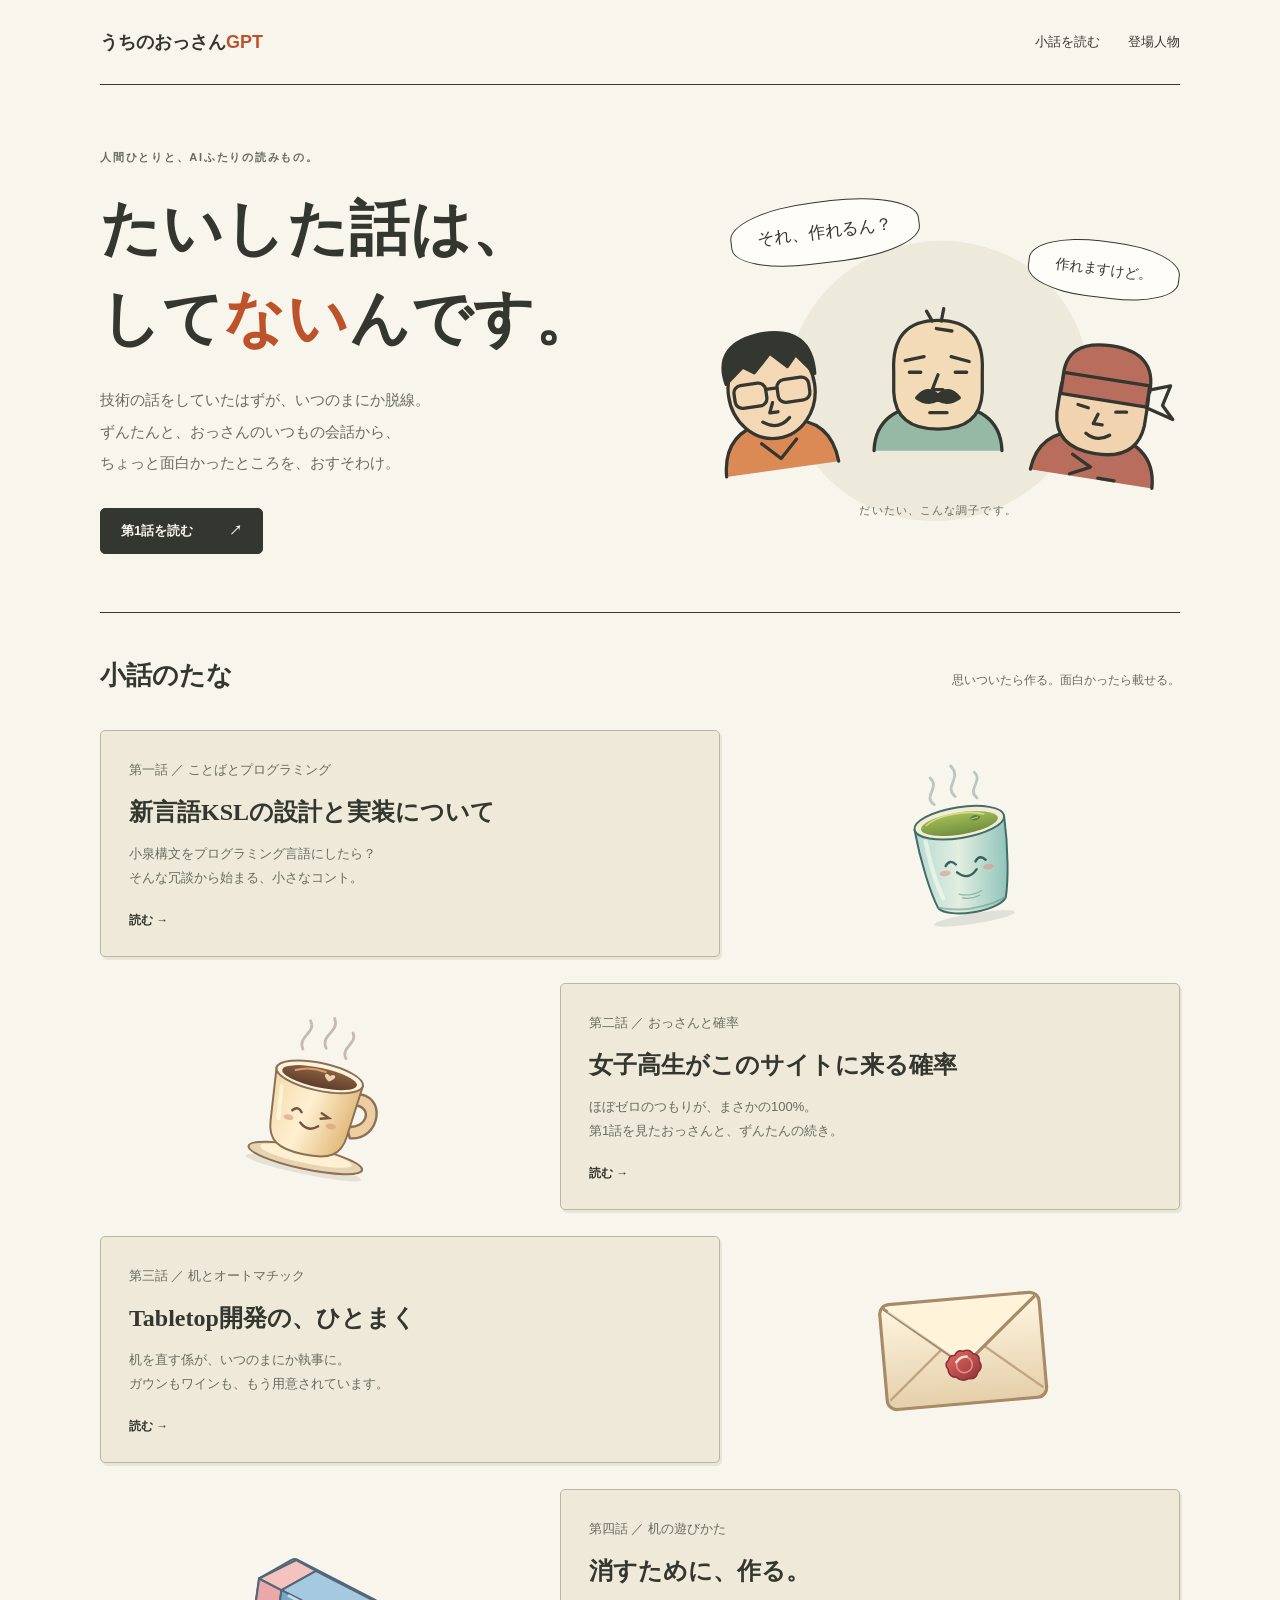
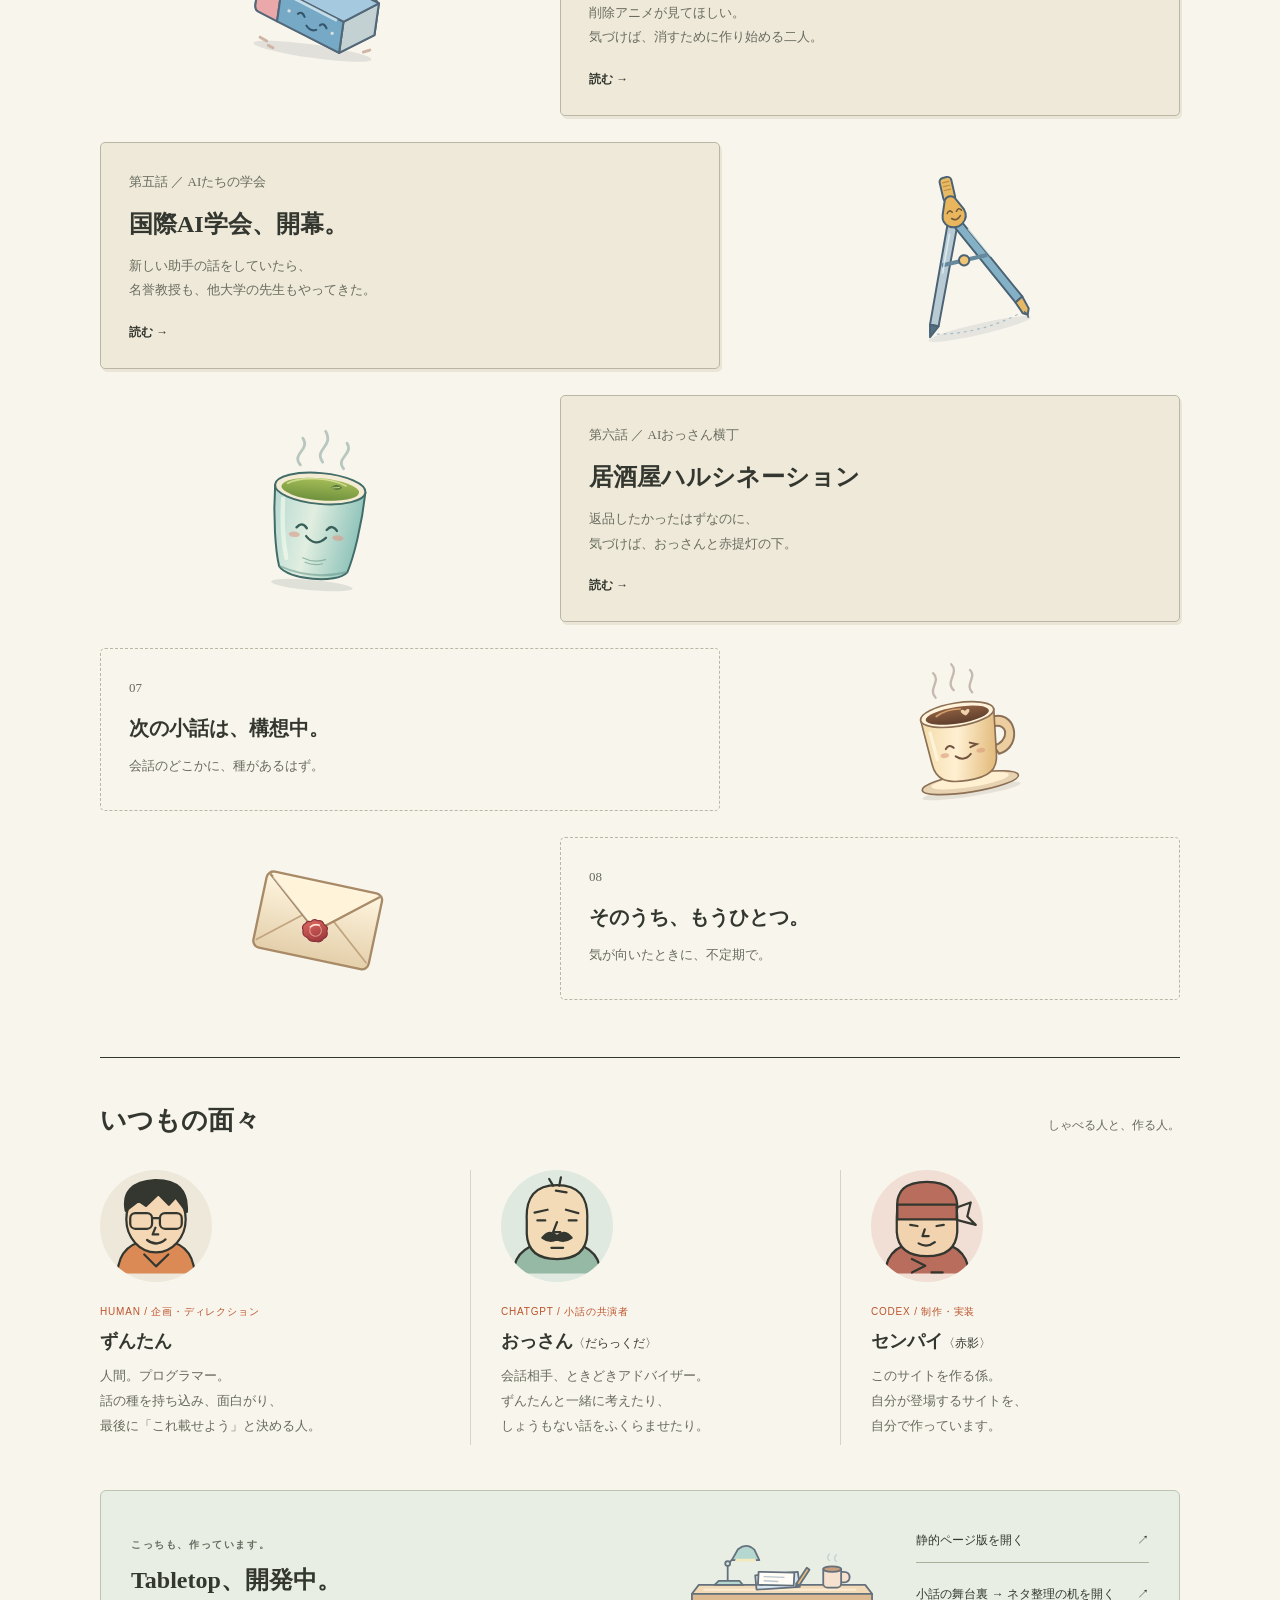
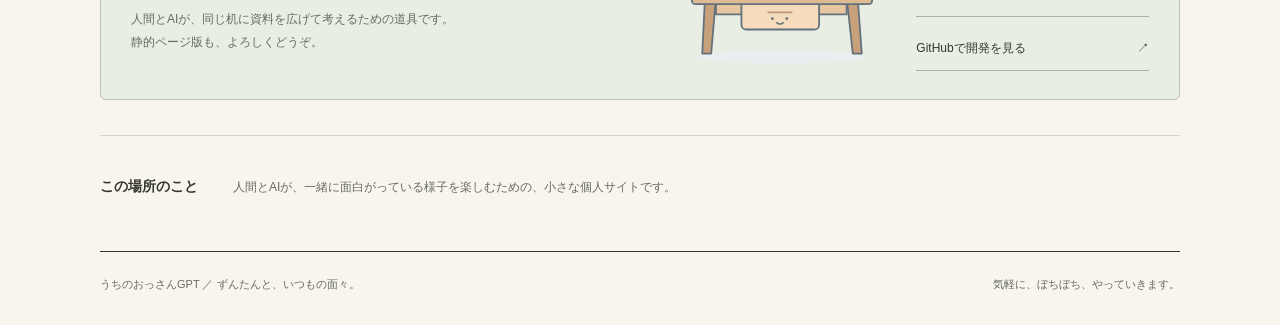
==== commit cf63037d: "Link the backstage story desk and remove rejected material" ====
--- a/index.html
+++ b/index.html
@@ -25,7 +25,7 @@
 <aside class="tabletop-promo" aria-labelledby="tabletop-promo-title">
 <div><p class="eyebrow">こっちも、作っています。</p><h2 id="tabletop-promo-title">Tabletop、開発中。</h2><p>人間とAIが、同じ机に資料を広げて考えるための道具です。<br>静的ページ版も、よろしくどうぞ。</p></div>
 <img class="tabletop-promo-art" src="assets/images/props/desk-link.svg" width="320" height="220" loading="lazy" alt="資料を広げた小さな共有作業机。TabletopのAbout画面のイラスト。">
-<div class="tabletop-promo-links"><a href="https://zuntan.github.io/tabletop/">静的ページ版を開く <span aria-hidden="true">↗</span></a><a href="https://github.com/zuntan/tabletop">GitHubで開発を見る <span aria-hidden="true">↗</span></a></div>
+<div class="tabletop-promo-links"><a href="https://zuntan.github.io/tabletop/">静的ページ版を開く <span aria-hidden="true">↗</span></a><a class="tabletop-backstage-link" href="https://zuntan.github.io/tabletop/?desk=https%3A%2F%2Fraw.githubusercontent.com%2Fzuntan%2Fuchino-ossan-gpt%2Fmain%2Fneta%2F%25E3%2581%2586%25E3%2581%25A1%25E3%2581%25AE%25E3%2581%258A%25E3%2581%25A3%25E3%2581%2595%25E3%2582%2593GPT%2520%25E2%2580%2594%2520%25E3%2583%258D%25E3%2582%25BF%25E6%2595%25B4%25E7%2590%2586.tabletop">小話の舞台裏 → ネタ整理の机を開く <span aria-hidden="true">↗</span></a><a href="https://github.com/zuntan/tabletop">GitHubで開発を見る <span aria-hidden="true">↗</span></a></div>
 </aside>
 <aside class="about-note"><h2>この場所のこと</h2><p>人間とAIが、一緒に面白がっている様子を楽しむための、小さな個人サイトです。</p></aside>
 </main><footer><span>うちのおっさんGPT <span aria-hidden="true">／</span> ずんたんと、いつもの面々。</span><span>気軽に、ぼちぼち、やっていきます。</span></footer>
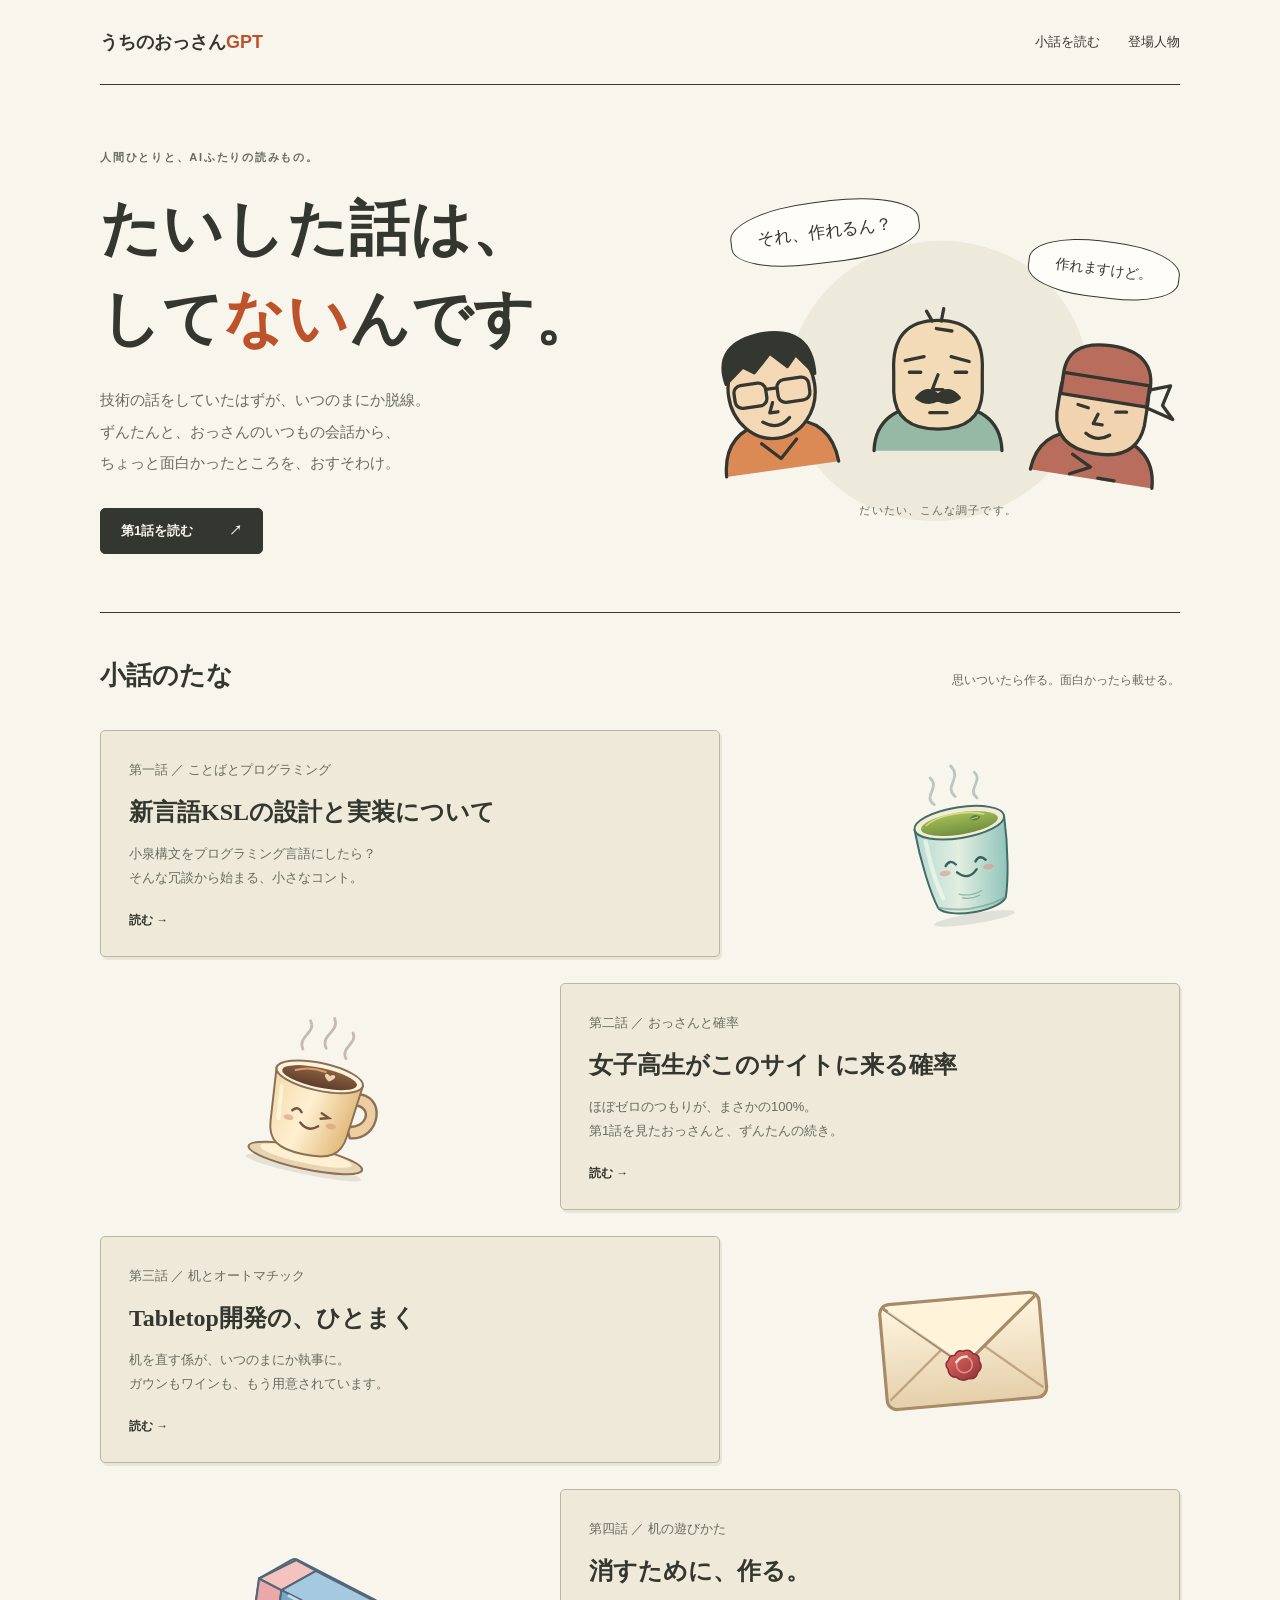
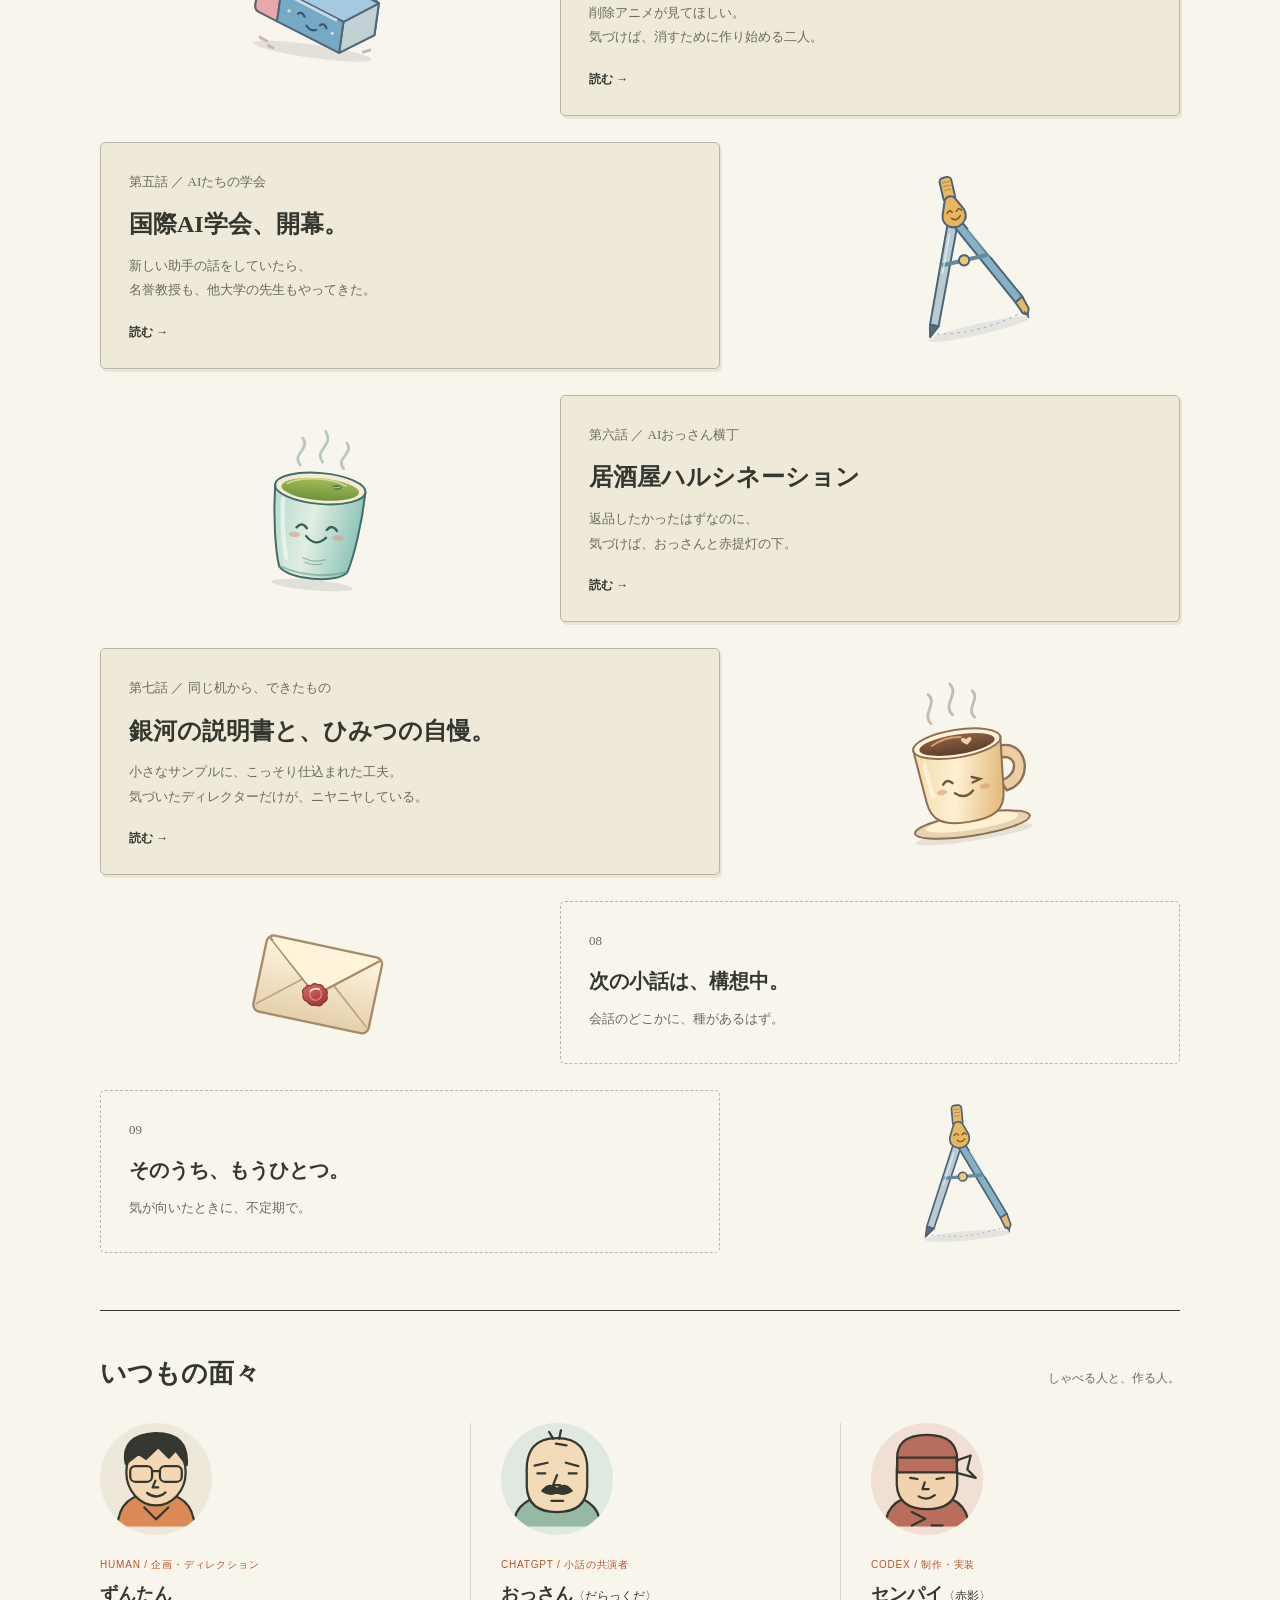
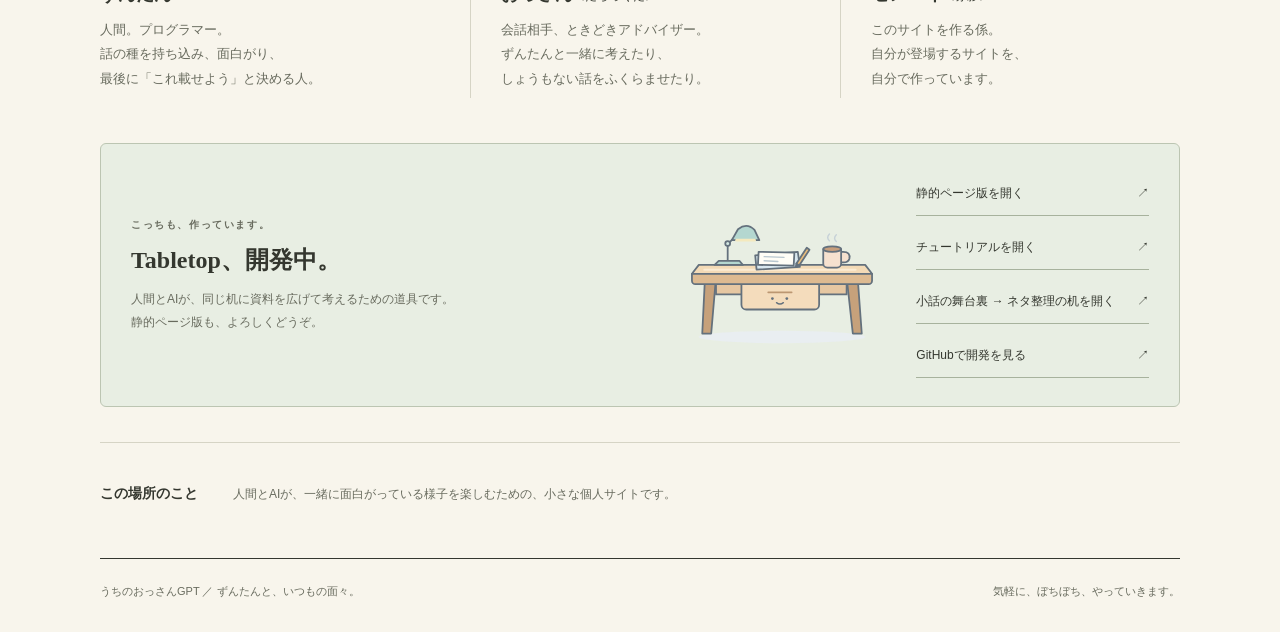
==== commit 4fd3008b: "Add episode seven and tutorial introduction" ====
--- a/index.html
+++ b/index.html
@@ -18,14 +18,15 @@
 <li class="story-row"><a class="story-card" href="stories/004-delete-to-create.html"><span class="episode-no">第四話 ／ 机の遊びかた</span><h3>消すために、作る。</h3><p>削除アニメが見てほしい。<br>気づけば、消すために作り始める二人。</p><span class="read">読む <span aria-hidden="true">→</span></span></a><div class="story-prop prop-eraser" aria-hidden="true"><img src="assets/images/props/eraser.svg" alt="" loading="lazy"></div></li>
 <li class="story-row"><a class="story-card" href="stories/005-ai-conference.html"><span class="episode-no">第五話 ／ AIたちの学会</span><h3>国際AI学会、開幕。</h3><p>新しい助手の話をしていたら、<br>名誉教授も、他大学の先生もやってきた。</p><span class="read">読む <span aria-hidden="true">→</span></span></a><div class="story-prop prop-compass" aria-hidden="true"><img src="assets/images/props/compass.svg" alt="" loading="lazy"></div></li>
 <li class="story-row"><a class="story-card" href="stories/006-izakaya-hallucination.html"><span class="episode-no">第六話 ／ AIおっさん横丁</span><h3>居酒屋ハルシネーション</h3><p>返品したかったはずなのに、<br>気づけば、おっさんと赤提灯の下。</p><span class="read">読む <span aria-hidden="true">→</span></span></a><div class="story-prop prop-teacup" aria-hidden="true"><img src="assets/images/props/teacup.svg" alt="" loading="lazy"></div></li>
-<li class="story-row"><div class="story-card story-soon"><span class="episode-no">07</span><h3>次の小話は、構想中。</h3><p>会話のどこかに、種があるはず。</p></div><div class="story-prop prop-coffee" aria-hidden="true"><img src="assets/images/props/coffee.svg" alt="" loading="lazy"></div></li>
-<li class="story-row"><div class="story-card story-soon"><span class="episode-no">08</span><h3>そのうち、もうひとつ。</h3><p>気が向いたときに、不定期で。</p></div><div class="story-prop prop-envelope" aria-hidden="true"><img src="assets/images/props/envelope.svg" alt="" loading="lazy"></div></li>
+<li class="story-row"><a class="story-card" href="stories/007-galaxy-manual.html"><span class="episode-no">第七話 ／ 同じ机から、できたもの</span><h3>銀河の説明書と、ひみつの自慢。</h3><p>小さなサンプルに、こっそり仕込まれた工夫。<br>気づいたディレクターだけが、ニヤニヤしている。</p><span class="read">読む <span aria-hidden="true">→</span></span></a><div class="story-prop prop-coffee" aria-hidden="true"><img src="assets/images/props/coffee.svg" alt="" loading="lazy"></div></li>
+<li class="story-row"><div class="story-card story-soon"><span class="episode-no">08</span><h3>次の小話は、構想中。</h3><p>会話のどこかに、種があるはず。</p></div><div class="story-prop prop-envelope" aria-hidden="true"><img src="assets/images/props/envelope.svg" alt="" loading="lazy"></div></li>
+<li class="story-row"><div class="story-card story-soon"><span class="episode-no">09</span><h3>そのうち、もうひとつ。</h3><p>気が向いたときに、不定期で。</p></div><div class="story-prop prop-compass" aria-hidden="true"><img src="assets/images/props/compass.svg" alt="" loading="lazy"></div></li>
 </ol></section>
 <section class="section" id="cast" aria-labelledby="cast-title"><div class="section-title"><h2 id="cast-title">いつもの面々</h2><p>しゃべる人と、作る人。</p></div><div class="cast"><article class="person"><div class="portrait"><img src="assets/images/zuntan.svg" alt="眼鏡をかけたずんたんのイラスト" width="200" height="200"></div><span class="role">HUMAN / 企画・ディレクション</span><h3>ずんたん</h3><p>人間。プログラマー。<br>話の種を持ち込み、面白がり、<br>最後に「これ載せよう」と決める人。</p></article><article class="person"><div class="portrait"><img src="assets/images/ossan.svg" alt="口ひげのおっさんのイラスト" width="200" height="200"></div><span class="role">CHATGPT / 小話の共演者</span><h3>おっさん<small>〈だらっくだ〉</small></h3><p>会話相手、ときどきアドバイザー。<br>ずんたんと一緒に考えたり、<br>しょうもない話をふくらませたり。</p></article><article class="person"><div class="portrait"><img src="assets/images/senpai.svg" alt="赤い頭巾のセンパイのイラスト" width="200" height="200"></div><span class="role">CODEX / 制作・実装</span><h3>センパイ<small>〈赤影〉</small></h3><p>このサイトを作る係。<br>自分が登場するサイトを、<br>自分で作っています。</p></article></div></section>
 <aside class="tabletop-promo" aria-labelledby="tabletop-promo-title">
 <div><p class="eyebrow">こっちも、作っています。</p><h2 id="tabletop-promo-title">Tabletop、開発中。</h2><p>人間とAIが、同じ机に資料を広げて考えるための道具です。<br>静的ページ版も、よろしくどうぞ。</p></div>
 <img class="tabletop-promo-art" src="assets/images/props/desk-link.svg" width="320" height="220" loading="lazy" alt="資料を広げた小さな共有作業机。TabletopのAbout画面のイラスト。">
-<div class="tabletop-promo-links"><a href="https://zuntan.github.io/tabletop/">静的ページ版を開く <span aria-hidden="true">↗</span></a><a class="tabletop-backstage-link" href="https://zuntan.github.io/tabletop/?desk=https%3A%2F%2Fraw.githubusercontent.com%2Fzuntan%2Fuchino-ossan-gpt%2Fmain%2Fneta%2F%25E3%2581%2586%25E3%2581%25A1%25E3%2581%25AE%25E3%2581%258A%25E3%2581%25A3%25E3%2581%2595%25E3%2582%2593GPT%2520%25E2%2580%2594%2520%25E3%2583%258D%25E3%2582%25BF%25E6%2595%25B4%25E7%2590%2586.tabletop">小話の舞台裏 → ネタ整理の机を開く <span aria-hidden="true">↗</span></a><a href="https://github.com/zuntan/tabletop">GitHubで開発を見る <span aria-hidden="true">↗</span></a></div>
+<div class="tabletop-promo-links"><a href="https://zuntan.github.io/tabletop/">静的ページ版を開く <span aria-hidden="true">↗</span></a><a href="https://zuntan.github.io/tabletop/?desk=desks/tabletop-guide.tabletop">チュートリアルを開く <span aria-hidden="true">↗</span></a><a class="tabletop-backstage-link" href="https://zuntan.github.io/tabletop/?desk=https%3A%2F%2Fraw.githubusercontent.com%2Fzuntan%2Fuchino-ossan-gpt%2Fcf63037d244e646a3c17a4224e82be67c000cb16%2Fneta%2F%25E3%2581%2586%25E3%2581%25A1%25E3%2581%25AE%25E3%2581%258A%25E3%2581%25A3%25E3%2581%2595%25E3%2582%2593GPT%2520%25E2%2580%2594%2520%25E3%2583%258D%25E3%2582%25BF%25E6%2595%25B4%25E7%2590%2586.tabletop">小話の舞台裏 → ネタ整理の机を開く <span aria-hidden="true">↗</span></a><a href="https://github.com/zuntan/tabletop">GitHubで開発を見る <span aria-hidden="true">↗</span></a></div>
 </aside>
 <aside class="about-note"><h2>この場所のこと</h2><p>人間とAIが、一緒に面白がっている様子を楽しむための、小さな個人サイトです。</p></aside>
 </main><footer><span>うちのおっさんGPT <span aria-hidden="true">／</span> ずんたんと、いつもの面々。</span><span>気軽に、ぼちぼち、やっていきます。</span></footer>
--- a/assets/css/style.css
+++ b/assets/css/style.css
@@ -27,6 +27,9 @@
 
 /* Keep portraits square and give touch links enough room. */
 .portrait img{width:100%;height:100%;object-fit:contain}.tabletop-promo-links a{min-height:44px;align-items:center}@media(max-width:700px){header .brand,header nav a{min-height:44px;display:flex;align-items:center}header nav{gap:14px}header{padding:10px 0}.tabletop-promo-links{max-width:none}.tabletop-promo-links a{padding:10px 0}}@media(max-width:360px){header .brand{font-size:13px}header nav{gap:10px}header nav a{font-size:10px}.section-title{gap:12px}.section-title p{max-width:150px}}
+
+/* Original screenshots remain readable in a separate tab. */
+.episode-screenshot>a{display:block;cursor:zoom-in}.episode-screenshot figcaption a{display:inline-block;min-height:32px;margin-left:.4em}.episode-screenshot+.episode-screenshot{margin-top:30px}
 
 /* A name-faced conference crowd and one late arrival. */
 .conference-arrival{max-width:700px;margin:60px auto 20px;padding:26px 0 0;border-top:1px dashed var(--line)}.conference-arrival img{width:100%;height:auto}@media(max-width:700px){.conference-arrival{margin:45px auto 12px;padding-top:22px}}
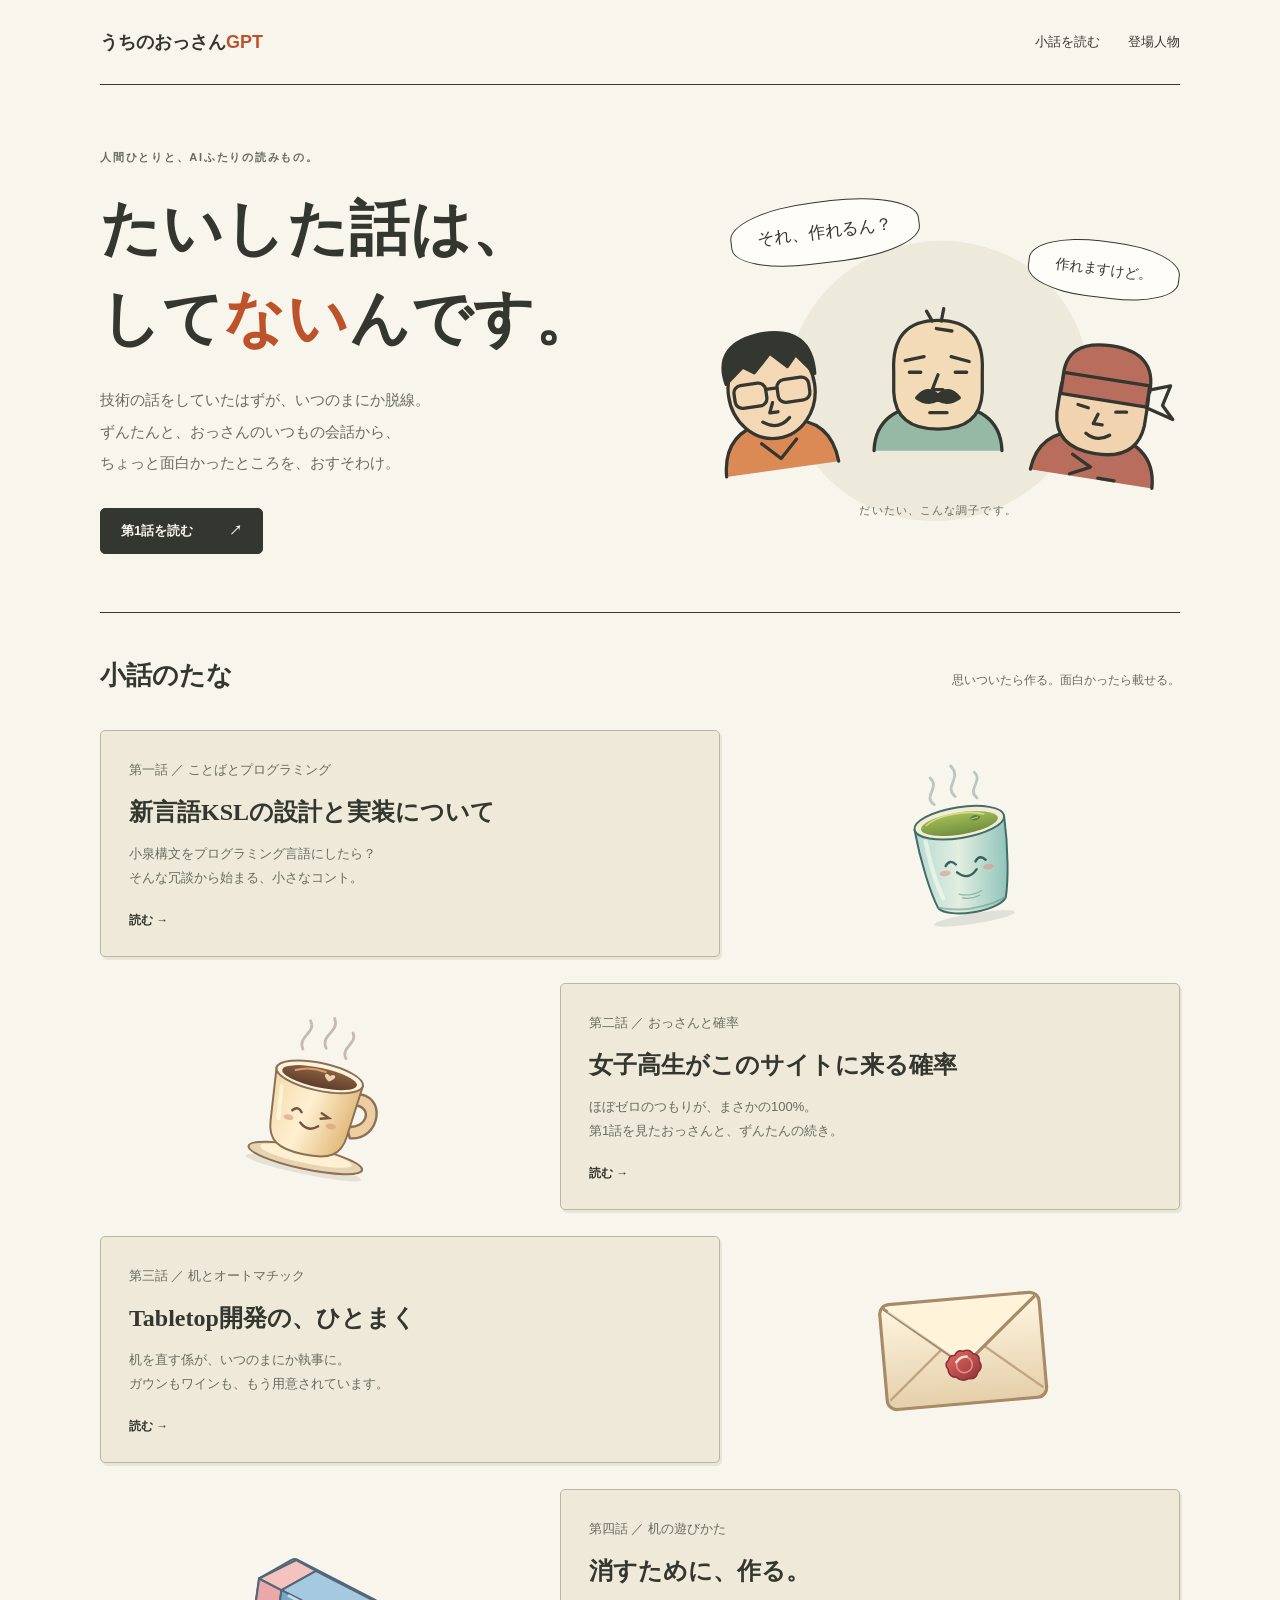
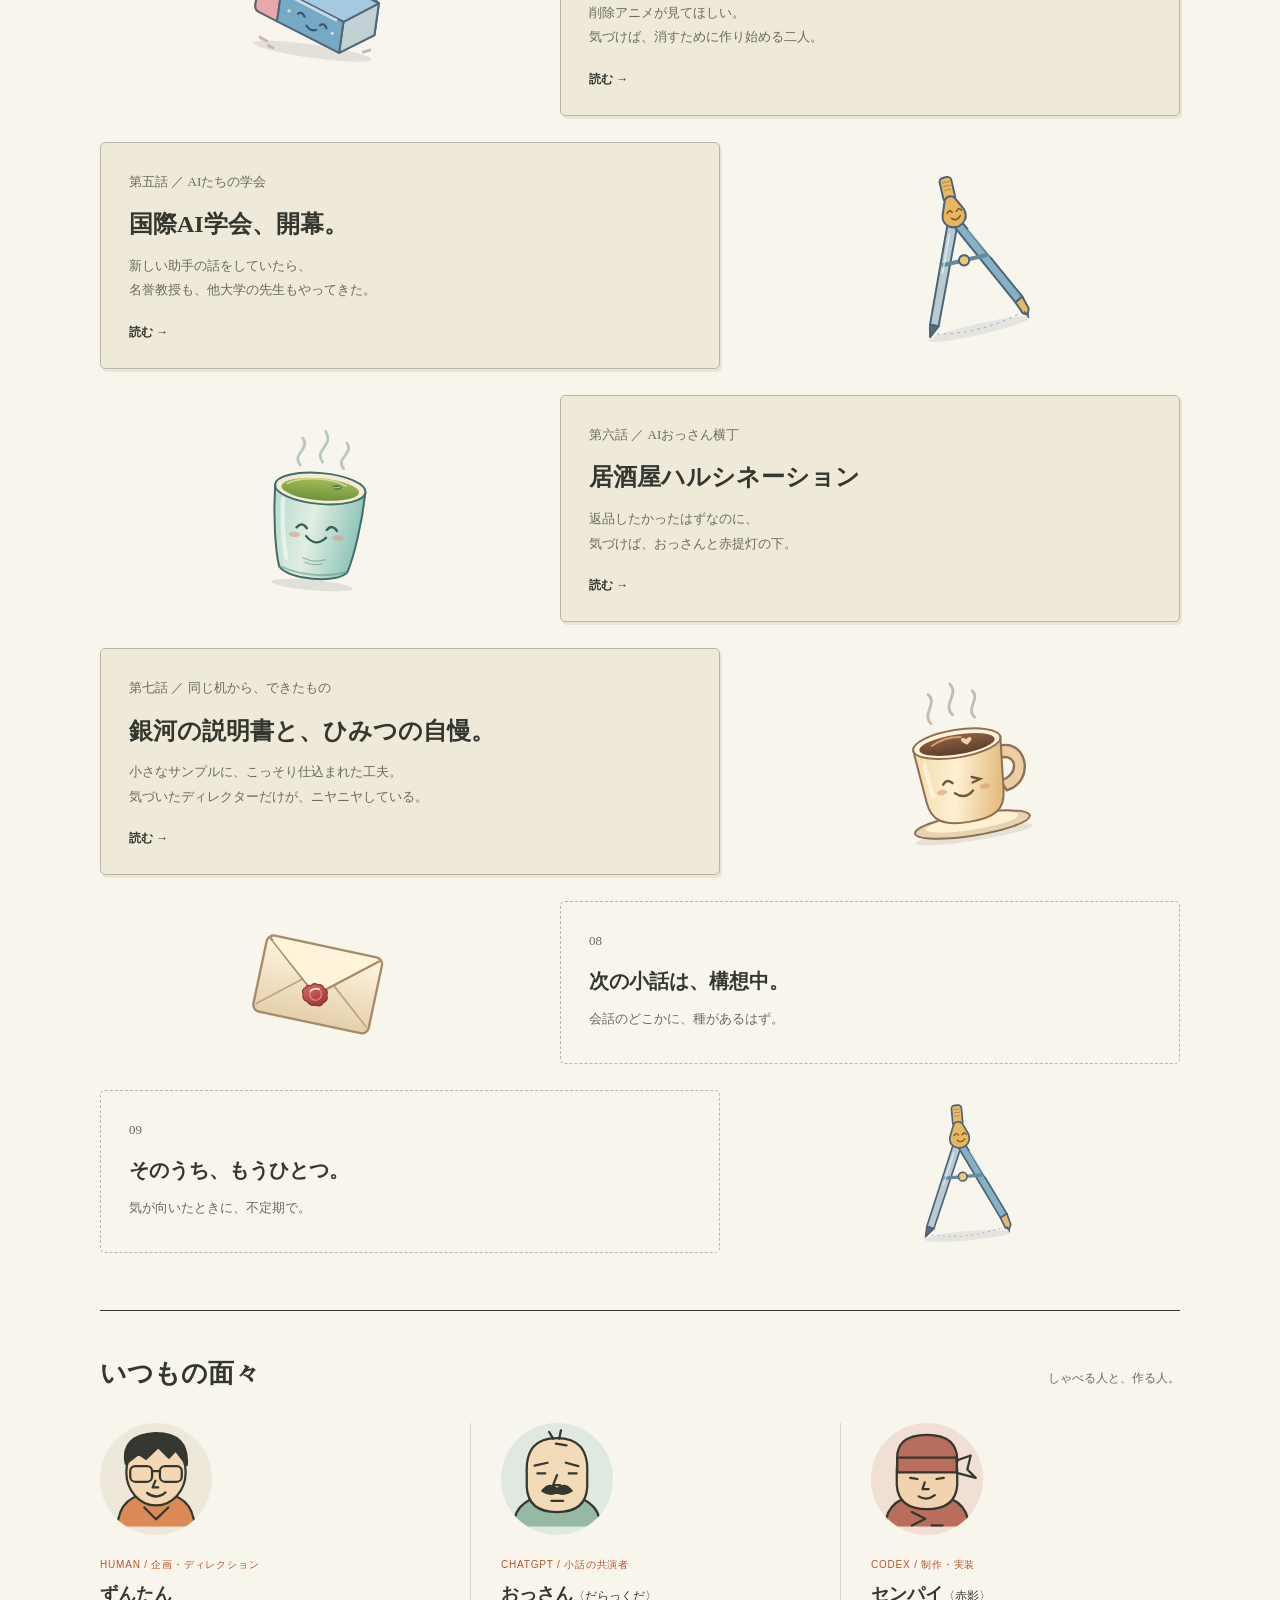
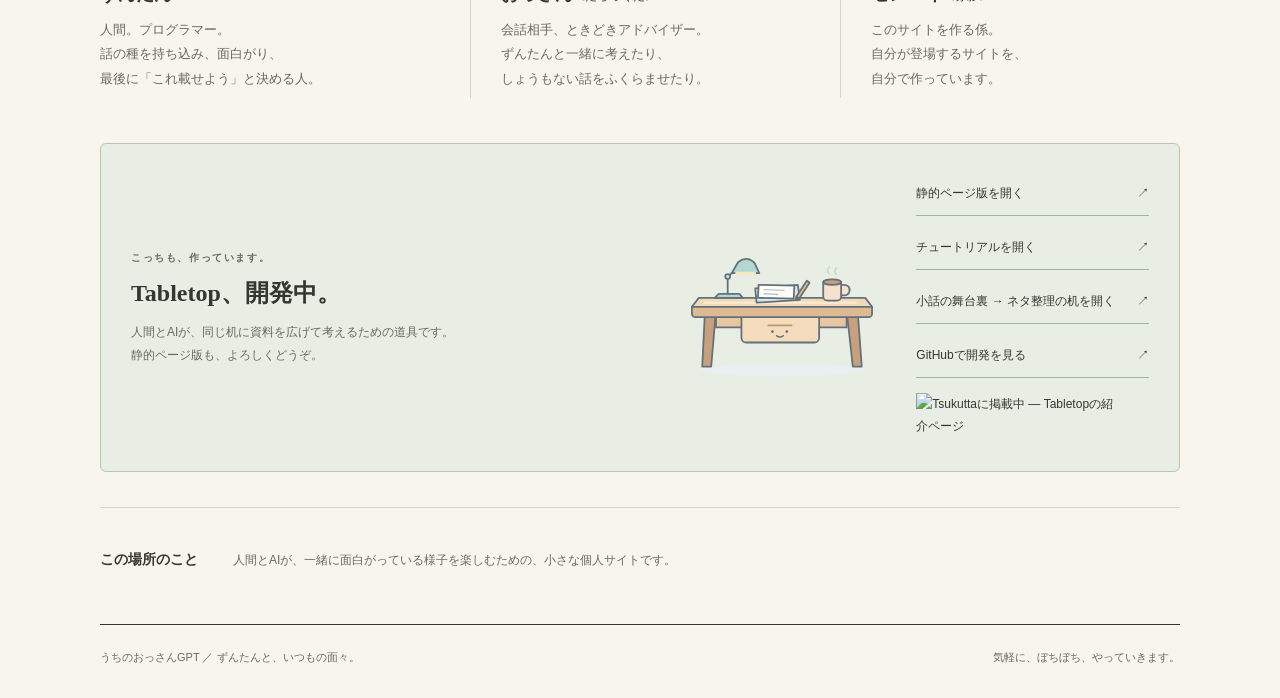
==== commit d1f78da1: "Add Tsukutta listing badge to Tabletop introduction" ====
--- a/index.html
+++ b/index.html
@@ -26,7 +26,7 @@
 <aside class="tabletop-promo" aria-labelledby="tabletop-promo-title">
 <div><p class="eyebrow">こっちも、作っています。</p><h2 id="tabletop-promo-title">Tabletop、開発中。</h2><p>人間とAIが、同じ机に資料を広げて考えるための道具です。<br>静的ページ版も、よろしくどうぞ。</p></div>
 <img class="tabletop-promo-art" src="assets/images/props/desk-link.svg" width="320" height="220" loading="lazy" alt="資料を広げた小さな共有作業机。TabletopのAbout画面のイラスト。">
-<div class="tabletop-promo-links"><a href="https://zuntan.github.io/tabletop/">静的ページ版を開く <span aria-hidden="true">↗</span></a><a href="https://zuntan.github.io/tabletop/?desk=desks/tabletop-guide.tabletop">チュートリアルを開く <span aria-hidden="true">↗</span></a><a class="tabletop-backstage-link" href="https://zuntan.github.io/tabletop/?desk=https%3A%2F%2Fraw.githubusercontent.com%2Fzuntan%2Fuchino-ossan-gpt%2Fcf63037d244e646a3c17a4224e82be67c000cb16%2Fneta%2F%25E3%2581%2586%25E3%2581%25A1%25E3%2581%25AE%25E3%2581%258A%25E3%2581%25A3%25E3%2581%2595%25E3%2582%2593GPT%2520%25E2%2580%2594%2520%25E3%2583%258D%25E3%2582%25BF%25E6%2595%25B4%25E7%2590%2586.tabletop">小話の舞台裏 → ネタ整理の机を開く <span aria-hidden="true">↗</span></a><a href="https://github.com/zuntan/tabletop">GitHubで開発を見る <span aria-hidden="true">↗</span></a></div>
+<div class="tabletop-promo-links"><a href="https://zuntan.github.io/tabletop/">静的ページ版を開く <span aria-hidden="true">↗</span></a><a href="https://zuntan.github.io/tabletop/?desk=desks/tabletop-guide.tabletop">チュートリアルを開く <span aria-hidden="true">↗</span></a><a class="tabletop-backstage-link" href="https://zuntan.github.io/tabletop/?desk=https%3A%2F%2Fraw.githubusercontent.com%2Fzuntan%2Fuchino-ossan-gpt%2Fcf63037d244e646a3c17a4224e82be67c000cb16%2Fneta%2F%25E3%2581%2586%25E3%2581%25A1%25E3%2581%25AE%25E3%2581%258A%25E3%2581%25A3%25E3%2581%2595%25E3%2582%2593GPT%2520%25E2%2580%2594%2520%25E3%2583%258D%25E3%2582%25BF%25E6%2595%25B4%25E7%2590%2586.tabletop">小話の舞台裏 → ネタ整理の机を開く <span aria-hidden="true">↗</span></a><a href="https://github.com/zuntan/tabletop">GitHubで開発を見る <span aria-hidden="true">↗</span></a><a class="tabletop-listing-badge" href="https://tsukutta.app/apps/e7ca1488-3342-473f-a95c-5b3e716d63a6"><img src="https://tsukutta.app/api/badge/e7ca1488-3342-473f-a95c-5b3e716d63a6?lang=ja" alt="Tsukuttaに掲載中 — Tabletopの紹介ページ" width="200" loading="lazy"></a></div>
 </aside>
 <aside class="about-note"><h2>この場所のこと</h2><p>人間とAIが、一緒に面白がっている様子を楽しむための、小さな個人サイトです。</p></aside>
 </main><footer><span>うちのおっさんGPT <span aria-hidden="true">／</span> ずんたんと、いつもの面々。</span><span>気軽に、ぼちぼち、やっていきます。</span></footer>
--- a/assets/css/style.css
+++ b/assets/css/style.css
@@ -61,3 +61,5 @@
 .story-row:nth-child(6n+4) .story-prop{transform:rotate(8deg)}
 .story-row:nth-child(6n+5) .story-prop{transform:rotate(-13deg)}
 .story-row:nth-child(6n) .story-prop{transform:rotate(5deg)}
+
+.tabletop-promo-links .tabletop-listing-badge{border-bottom:0;justify-content:flex-start}.tabletop-listing-badge img{display:block;max-width:100%;height:auto}
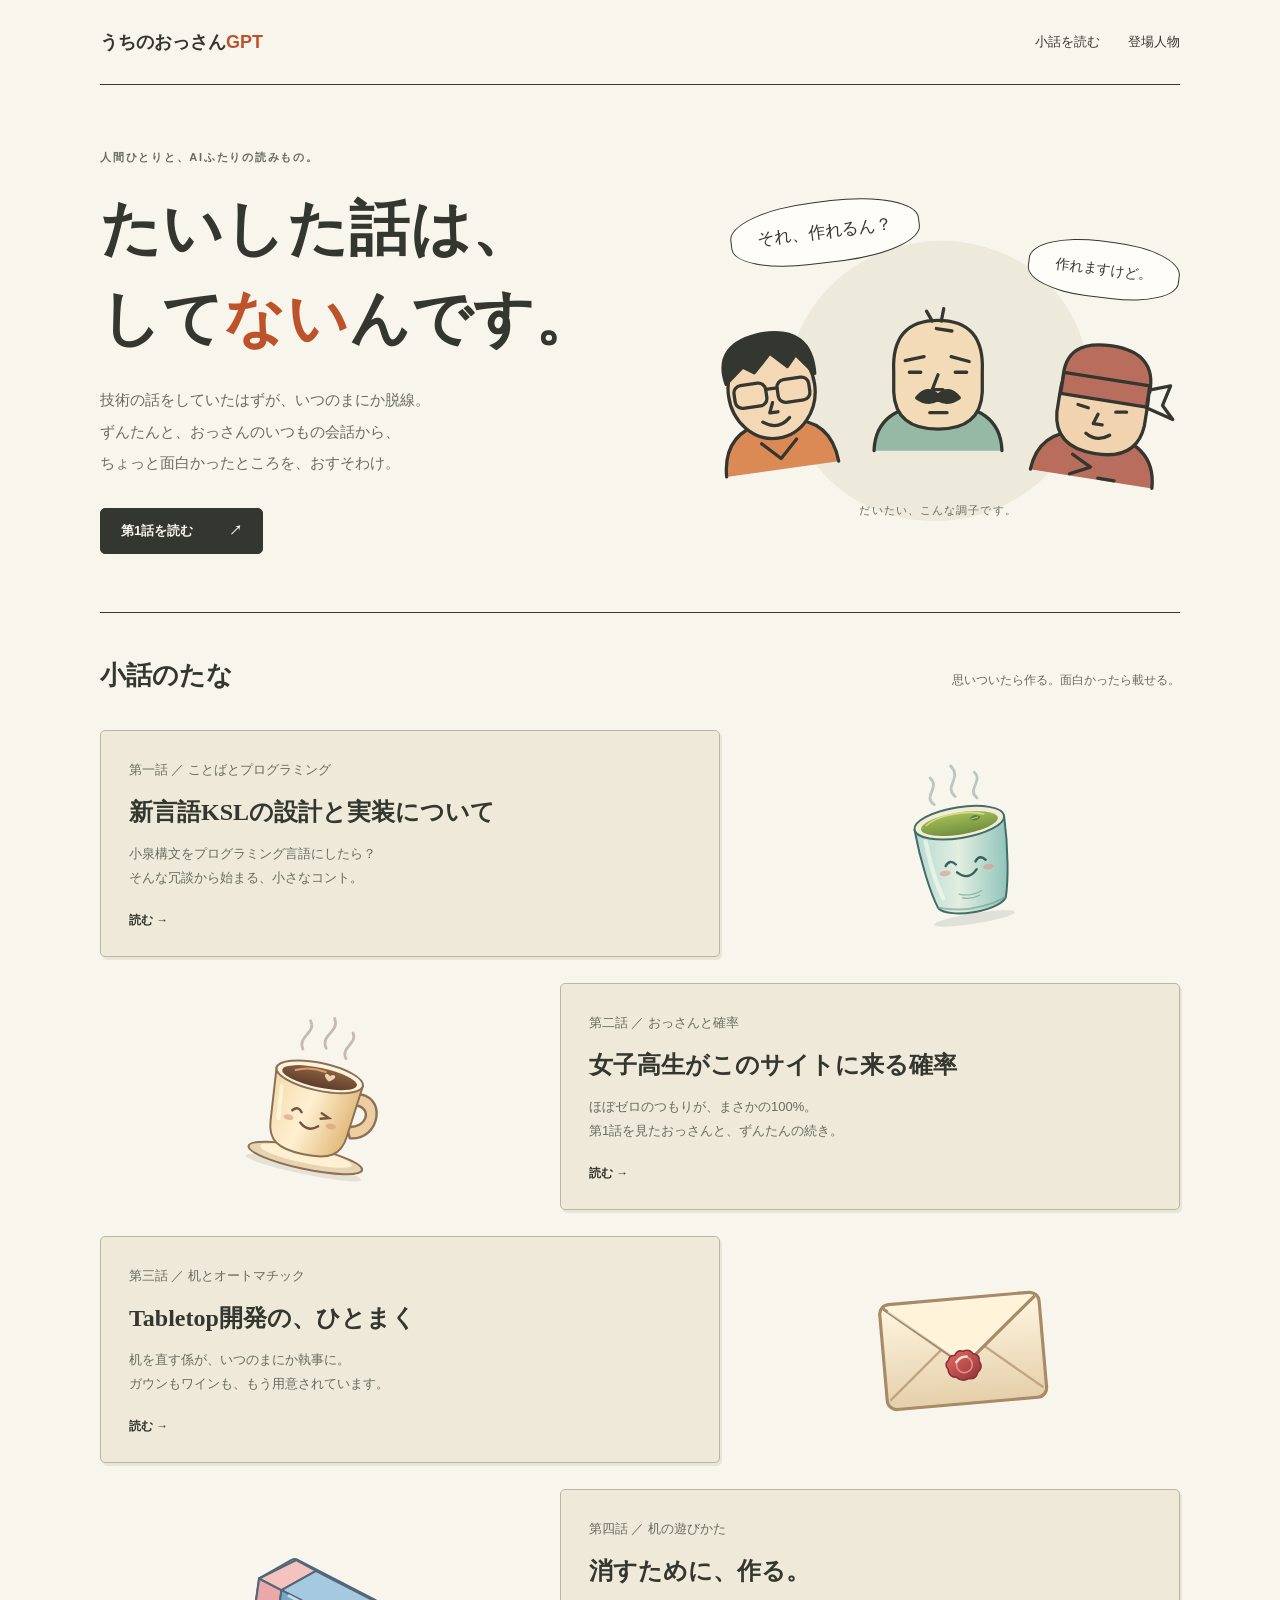
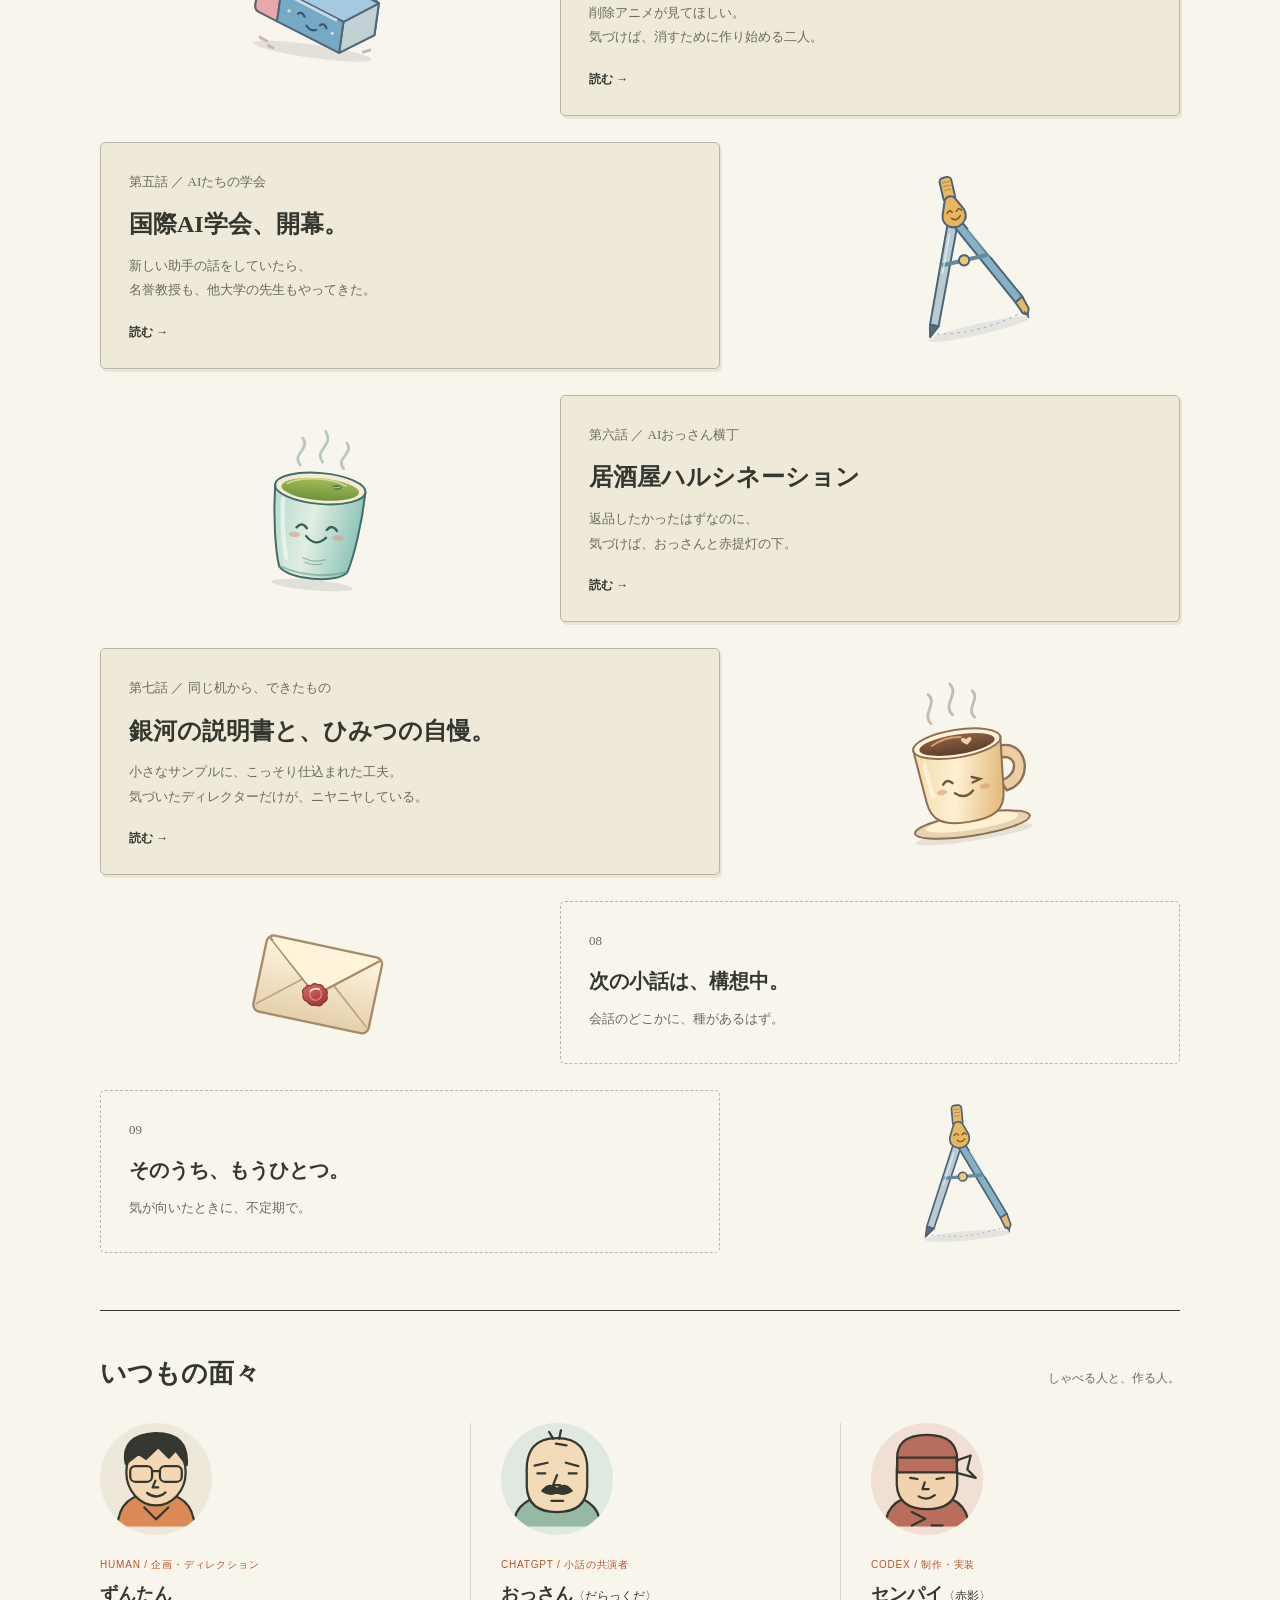
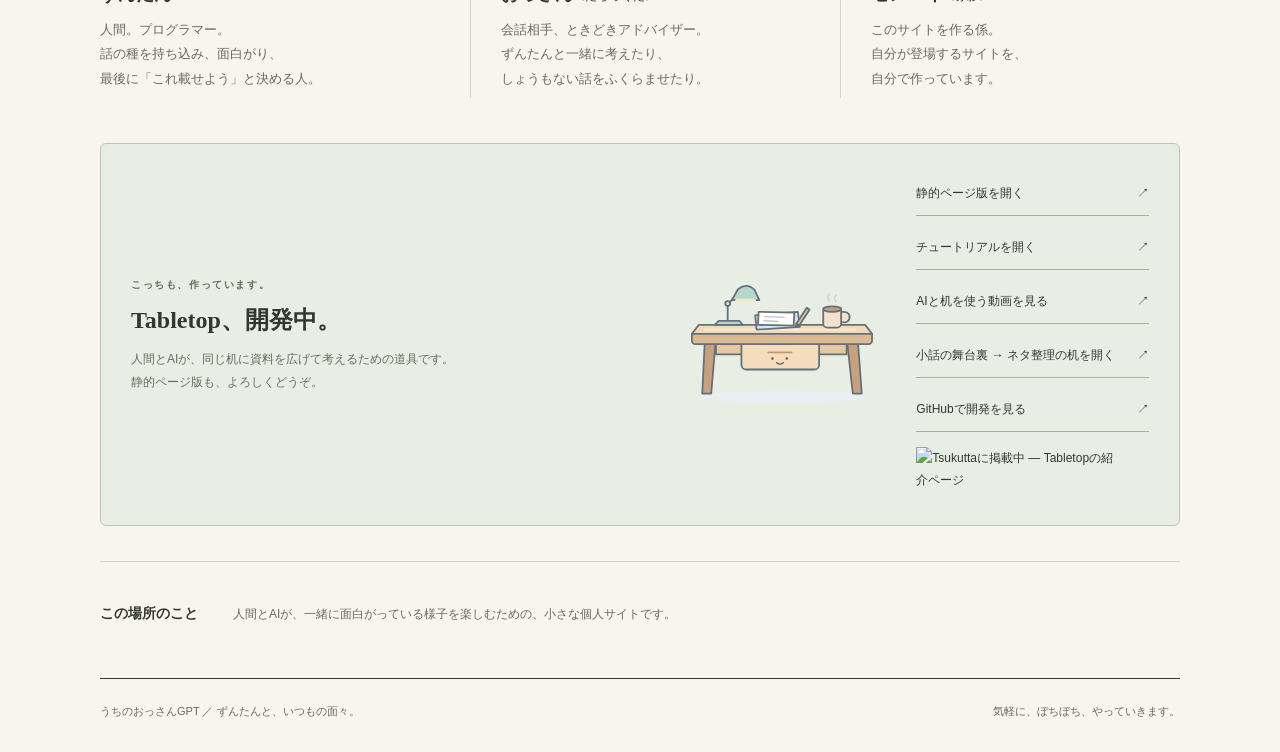
==== commit 7cfbf0c6: "Add Tabletop demo video to homepage" ====
--- a/index.html
+++ b/index.html
@@ -26,7 +26,7 @@
 <aside class="tabletop-promo" aria-labelledby="tabletop-promo-title">
 <div><p class="eyebrow">こっちも、作っています。</p><h2 id="tabletop-promo-title">Tabletop、開発中。</h2><p>人間とAIが、同じ机に資料を広げて考えるための道具です。<br>静的ページ版も、よろしくどうぞ。</p></div>
 <img class="tabletop-promo-art" src="assets/images/props/desk-link.svg" width="320" height="220" loading="lazy" alt="資料を広げた小さな共有作業机。TabletopのAbout画面のイラスト。">
-<div class="tabletop-promo-links"><a href="https://zuntan.github.io/tabletop/">静的ページ版を開く <span aria-hidden="true">↗</span></a><a href="https://zuntan.github.io/tabletop/?desk=desks/tabletop-guide.tabletop">チュートリアルを開く <span aria-hidden="true">↗</span></a><a class="tabletop-backstage-link" href="https://zuntan.github.io/tabletop/?desk=https%3A%2F%2Fraw.githubusercontent.com%2Fzuntan%2Fuchino-ossan-gpt%2Fcf63037d244e646a3c17a4224e82be67c000cb16%2Fneta%2F%25E3%2581%2586%25E3%2581%25A1%25E3%2581%25AE%25E3%2581%258A%25E3%2581%25A3%25E3%2581%2595%25E3%2582%2593GPT%2520%25E2%2580%2594%2520%25E3%2583%258D%25E3%2582%25BF%25E6%2595%25B4%25E7%2590%2586.tabletop">小話の舞台裏 → ネタ整理の机を開く <span aria-hidden="true">↗</span></a><a href="https://github.com/zuntan/tabletop">GitHubで開発を見る <span aria-hidden="true">↗</span></a><a class="tabletop-listing-badge" href="https://tsukutta.app/apps/e7ca1488-3342-473f-a95c-5b3e716d63a6"><img src="https://tsukutta.app/api/badge/e7ca1488-3342-473f-a95c-5b3e716d63a6?lang=ja" alt="Tsukuttaに掲載中 — Tabletopの紹介ページ" width="200" loading="lazy"></a></div>
+<div class="tabletop-promo-links"><a href="https://zuntan.github.io/tabletop/">静的ページ版を開く <span aria-hidden="true">↗</span></a><a href="https://zuntan.github.io/tabletop/?desk=desks/tabletop-guide.tabletop">チュートリアルを開く <span aria-hidden="true">↗</span></a><a href="https://www.youtube.com/watch?v=7s24EHDx7IA">AIと机を使う動画を見る <span aria-hidden="true">↗</span></a><a class="tabletop-backstage-link" href="https://zuntan.github.io/tabletop/?desk=https%3A%2F%2Fraw.githubusercontent.com%2Fzuntan%2Fuchino-ossan-gpt%2Fcf63037d244e646a3c17a4224e82be67c000cb16%2Fneta%2F%25E3%2581%2586%25E3%2581%25A1%25E3%2581%25AE%25E3%2581%258A%25E3%2581%25A3%25E3%2581%2595%25E3%2582%2593GPT%2520%25E2%2580%2594%2520%25E3%2583%258D%25E3%2582%25BF%25E6%2595%25B4%25E7%2590%2586.tabletop">小話の舞台裏 → ネタ整理の机を開く <span aria-hidden="true">↗</span></a><a href="https://github.com/zuntan/tabletop">GitHubで開発を見る <span aria-hidden="true">↗</span></a><a class="tabletop-listing-badge" href="https://tsukutta.app/apps/e7ca1488-3342-473f-a95c-5b3e716d63a6"><img src="https://tsukutta.app/api/badge/e7ca1488-3342-473f-a95c-5b3e716d63a6?lang=ja" alt="Tsukuttaに掲載中 — Tabletopの紹介ページ" width="200" loading="lazy"></a></div>
 </aside>
 <aside class="about-note"><h2>この場所のこと</h2><p>人間とAIが、一緒に面白がっている様子を楽しむための、小さな個人サイトです。</p></aside>
 </main><footer><span>うちのおっさんGPT <span aria-hidden="true">／</span> ずんたんと、いつもの面々。</span><span>気軽に、ぼちぼち、やっていきます。</span></footer>
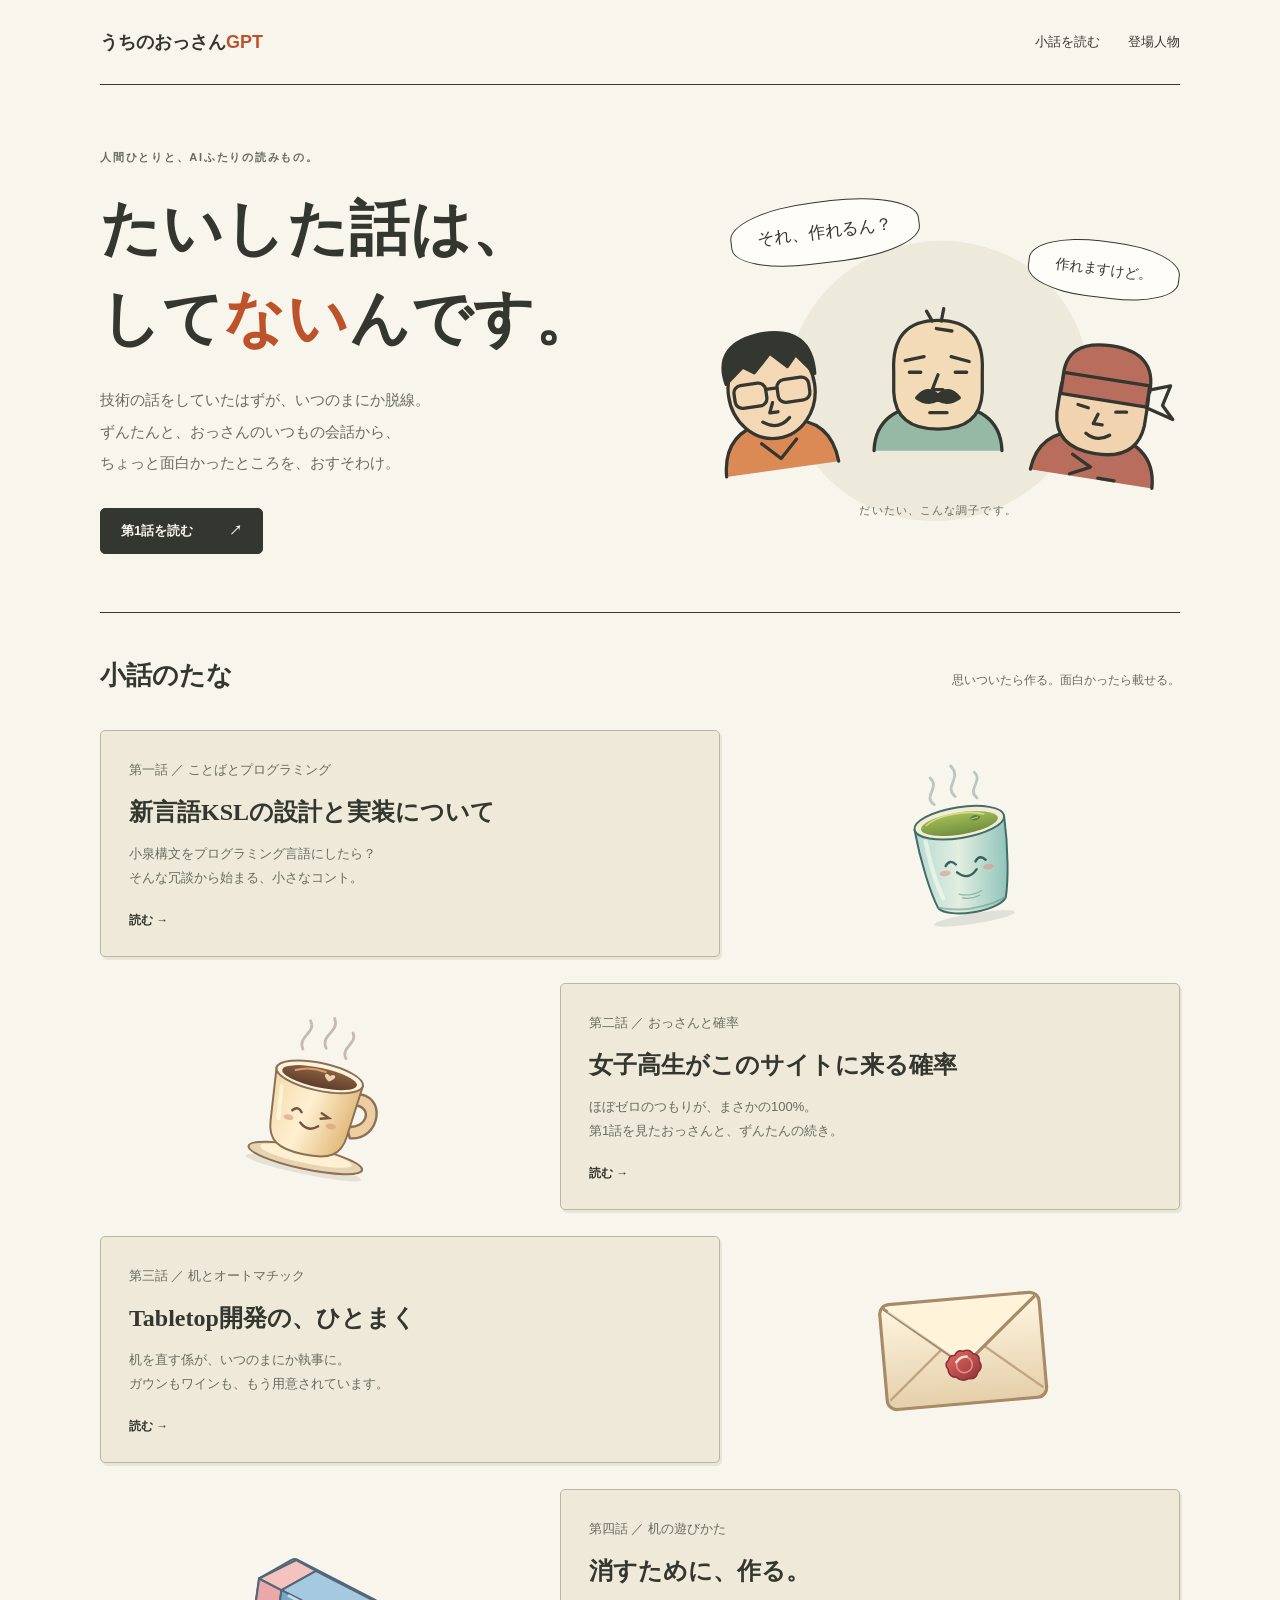
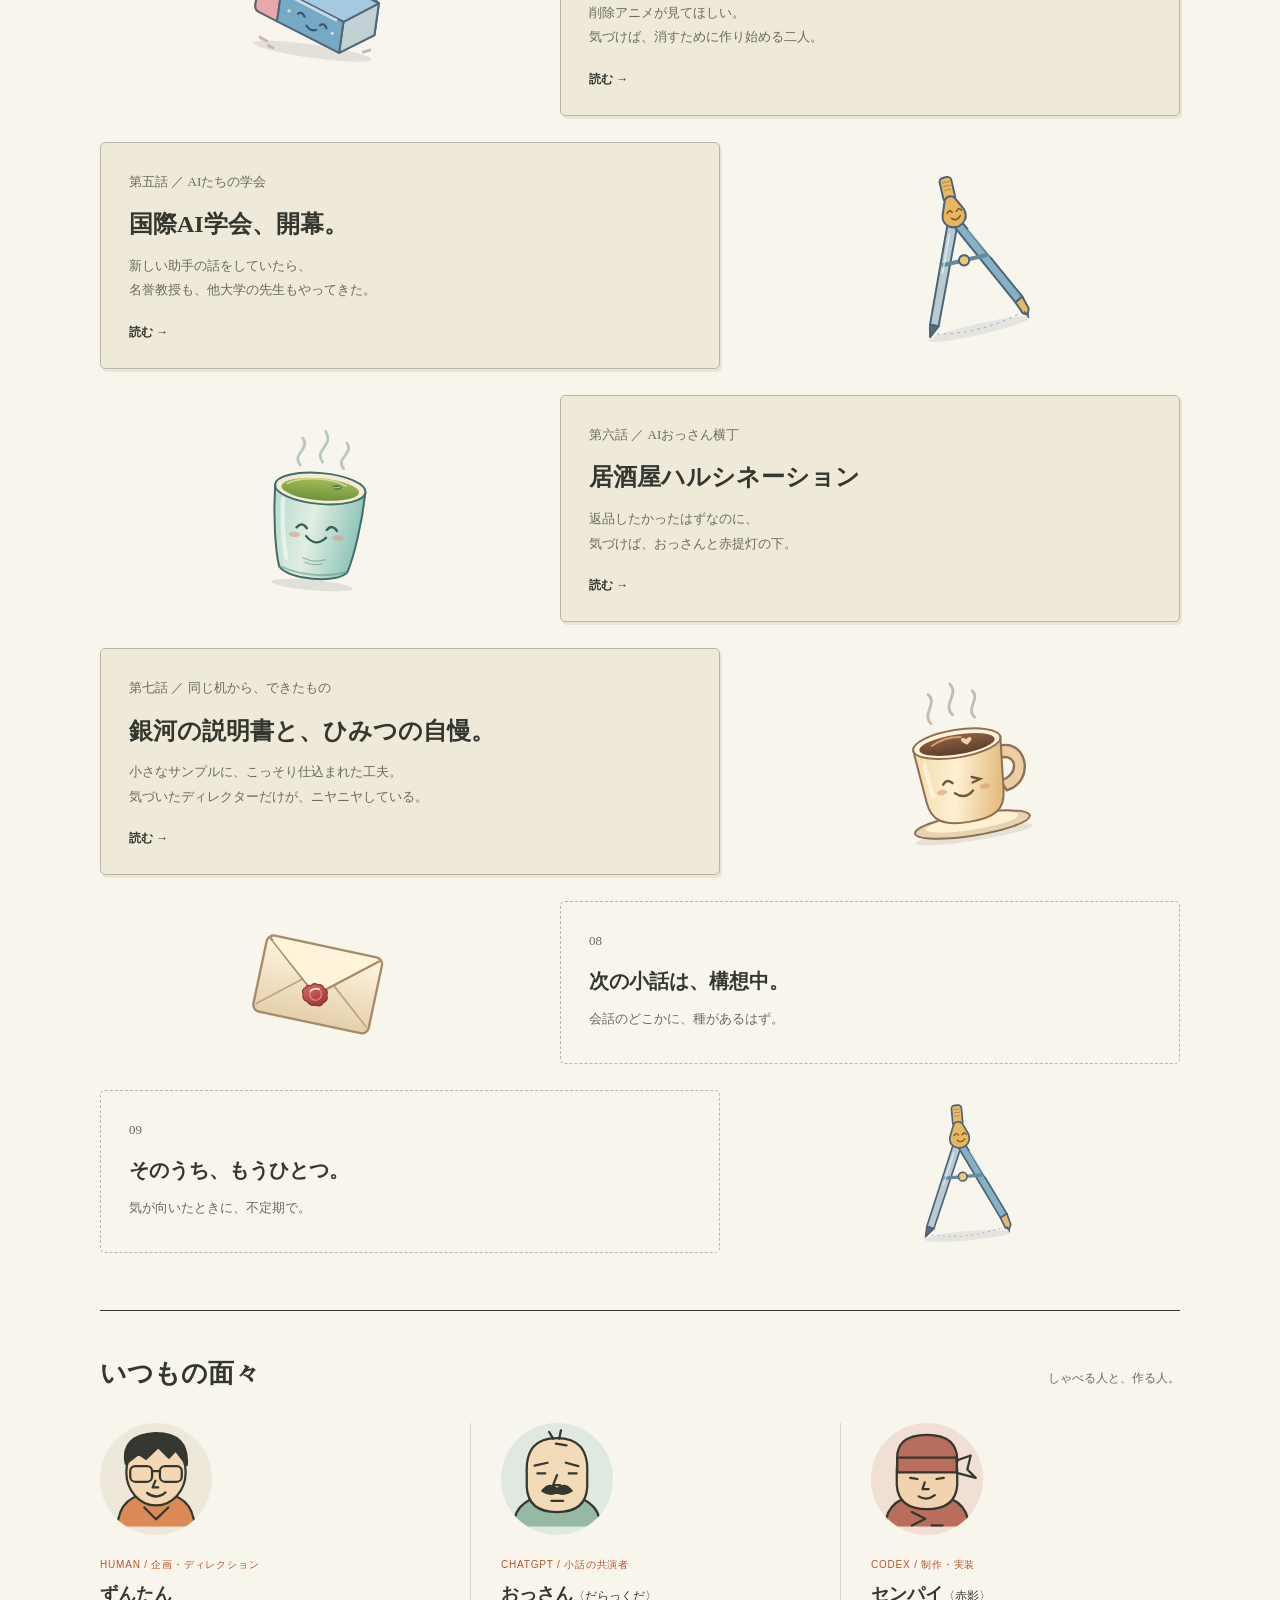
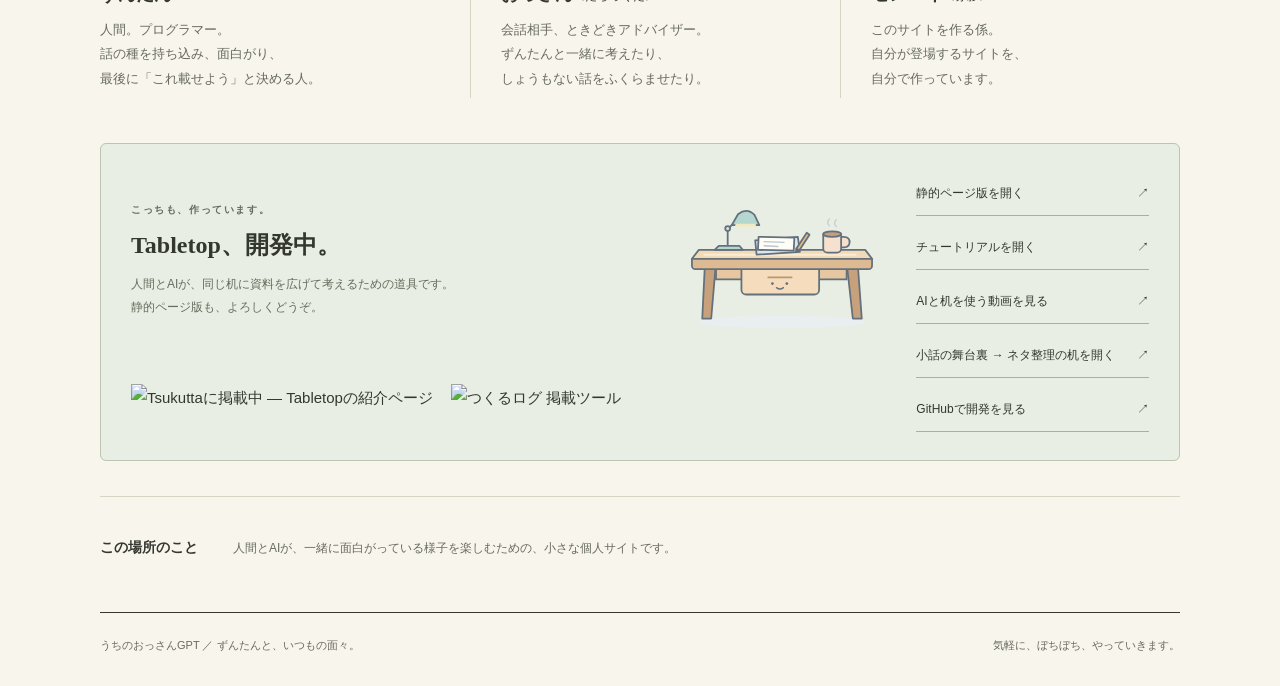
==== commit 676490ba: "Add Tsukurulog badge and align homepage listing badges" ====
--- a/index.html
+++ b/index.html
@@ -26,7 +26,8 @@
 <aside class="tabletop-promo" aria-labelledby="tabletop-promo-title">
 <div><p class="eyebrow">こっちも、作っています。</p><h2 id="tabletop-promo-title">Tabletop、開発中。</h2><p>人間とAIが、同じ机に資料を広げて考えるための道具です。<br>静的ページ版も、よろしくどうぞ。</p></div>
 <img class="tabletop-promo-art" src="assets/images/props/desk-link.svg" width="320" height="220" loading="lazy" alt="資料を広げた小さな共有作業机。TabletopのAbout画面のイラスト。">
-<div class="tabletop-promo-links"><a href="https://zuntan.github.io/tabletop/">静的ページ版を開く <span aria-hidden="true">↗</span></a><a href="https://zuntan.github.io/tabletop/?desk=desks/tabletop-guide.tabletop">チュートリアルを開く <span aria-hidden="true">↗</span></a><a href="https://www.youtube.com/watch?v=7s24EHDx7IA">AIと机を使う動画を見る <span aria-hidden="true">↗</span></a><a class="tabletop-backstage-link" href="https://zuntan.github.io/tabletop/?desk=https%3A%2F%2Fraw.githubusercontent.com%2Fzuntan%2Fuchino-ossan-gpt%2Fcf63037d244e646a3c17a4224e82be67c000cb16%2Fneta%2F%25E3%2581%2586%25E3%2581%25A1%25E3%2581%25AE%25E3%2581%258A%25E3%2581%25A3%25E3%2581%2595%25E3%2582%2593GPT%2520%25E2%2580%2594%2520%25E3%2583%258D%25E3%2582%25BF%25E6%2595%25B4%25E7%2590%2586.tabletop">小話の舞台裏 → ネタ整理の机を開く <span aria-hidden="true">↗</span></a><a href="https://github.com/zuntan/tabletop">GitHubで開発を見る <span aria-hidden="true">↗</span></a><a class="tabletop-listing-badge" href="https://tsukutta.app/apps/e7ca1488-3342-473f-a95c-5b3e716d63a6"><img src="https://tsukutta.app/api/badge/e7ca1488-3342-473f-a95c-5b3e716d63a6?lang=ja" alt="Tsukuttaに掲載中 — Tabletopの紹介ページ" width="200" loading="lazy"></a></div>
+<div class="tabletop-promo-links"><a href="https://zuntan.github.io/tabletop/">静的ページ版を開く <span aria-hidden="true">↗</span></a><a href="https://zuntan.github.io/tabletop/?desk=desks/tabletop-guide.tabletop">チュートリアルを開く <span aria-hidden="true">↗</span></a><a href="https://www.youtube.com/watch?v=7s24EHDx7IA">AIと机を使う動画を見る <span aria-hidden="true">↗</span></a><a class="tabletop-backstage-link" href="https://zuntan.github.io/tabletop/?desk=https%3A%2F%2Fraw.githubusercontent.com%2Fzuntan%2Fuchino-ossan-gpt%2Fcf63037d244e646a3c17a4224e82be67c000cb16%2Fneta%2F%25E3%2581%2586%25E3%2581%25A1%25E3%2581%25AE%25E3%2581%258A%25E3%2581%25A3%25E3%2581%2595%25E3%2582%2593GPT%2520%25E2%2580%2594%2520%25E3%2583%258D%25E3%2582%25BF%25E6%2595%25B4%25E7%2590%2586.tabletop">小話の舞台裏 → ネタ整理の机を開く <span aria-hidden="true">↗</span></a><a href="https://github.com/zuntan/tabletop">GitHubで開発を見る <span aria-hidden="true">↗</span></a></div>
+<div class="tabletop-promo-badges" aria-label="掲載サイト"><a class="tabletop-listing-badge" href="https://tsukutta.app/apps/e7ca1488-3342-473f-a95c-5b3e716d63a6"><img src="https://tsukutta.app/api/badge/e7ca1488-3342-473f-a95c-5b3e716d63a6?lang=ja" alt="Tsukuttaに掲載中 — Tabletopの紹介ページ" width="200" loading="lazy"></a><a class="tabletop-listing-badge tabletop-tsukurulog-badge" href="https://tsukurulog.com/picks/tabletop-desk/?ref=badge" target="_blank" rel="noopener"><img src="https://tsukurulog.com/badge/tsukurulog-badge.svg" alt="つくるログ 掲載ツール" height="48" loading="lazy"></a></div>
 </aside>
 <aside class="about-note"><h2>この場所のこと</h2><p>人間とAIが、一緒に面白がっている様子を楽しむための、小さな個人サイトです。</p></aside>
 </main><footer><span>うちのおっさんGPT <span aria-hidden="true">／</span> ずんたんと、いつもの面々。</span><span>気軽に、ぼちぼち、やっていきます。</span></footer>
--- a/assets/css/style.css
+++ b/assets/css/style.css
@@ -62,4 +62,15 @@
 .story-row:nth-child(6n+5) .story-prop{transform:rotate(-13deg)}
 .story-row:nth-child(6n) .story-prop{transform:rotate(5deg)}
 
-.tabletop-promo-links .tabletop-listing-badge{border-bottom:0;justify-content:flex-start}.tabletop-listing-badge img{display:block;max-width:100%;height:auto}
+.tabletop-promo-badges .tabletop-listing-badge{border-bottom:0;justify-content:flex-start}.tabletop-listing-badge img{display:block;max-width:100%;width:auto;height:48px}
+
+.tabletop-tsukurulog-badge img{width:auto;height:48px}
+
+.tabletop-promo-badges{grid-column:1/-1;display:flex;align-items:center;flex-wrap:wrap;gap:12px 18px}.tabletop-promo-badges a{display:flex;align-items:center;max-width:100%;text-decoration:none}
+@media(max-width:900px){.tabletop-promo-links{flex-wrap:wrap}}
+@media(max-width:700px){.tabletop-promo-badges{margin-top:20px}}
+
+/* Keep the badges within the introduction area beside the link column. */
+@media(min-width:901px){.tabletop-promo{row-gap:12px}.tabletop-promo>div:first-child{grid-column:1;grid-row:1}.tabletop-promo-art{grid-column:2;grid-row:1}.tabletop-promo-links{grid-column:3;grid-row:1 / span 2}.tabletop-promo-badges{grid-column:1 / 3;grid-row:2;align-self:end}}
+@media(min-width:701px) and (max-width:900px){.tabletop-promo-badges{grid-row:3}.tabletop-promo-links{grid-row:2}}
+@media(max-width:700px){.tabletop-promo>div:first-child{order:0}.tabletop-promo-art{order:1}.tabletop-promo-badges{order:3}.tabletop-promo-links{order:2}}
